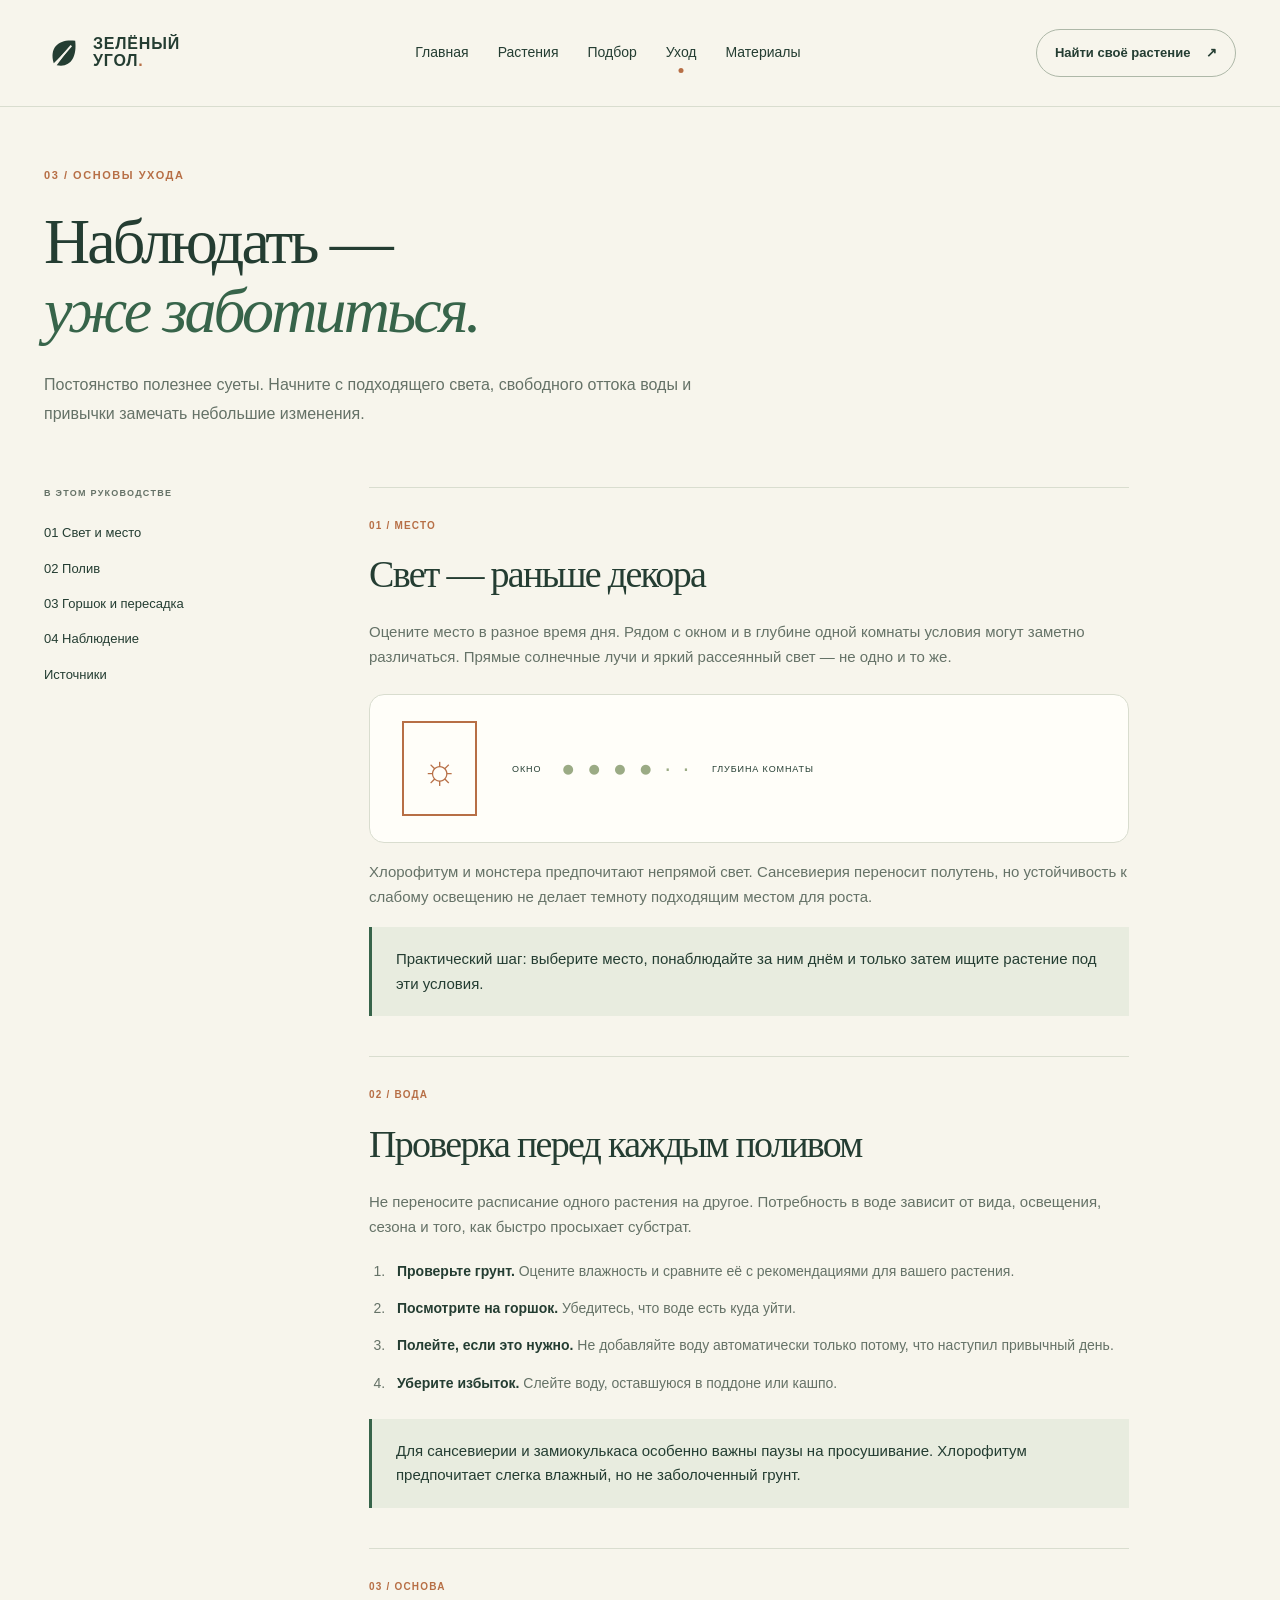
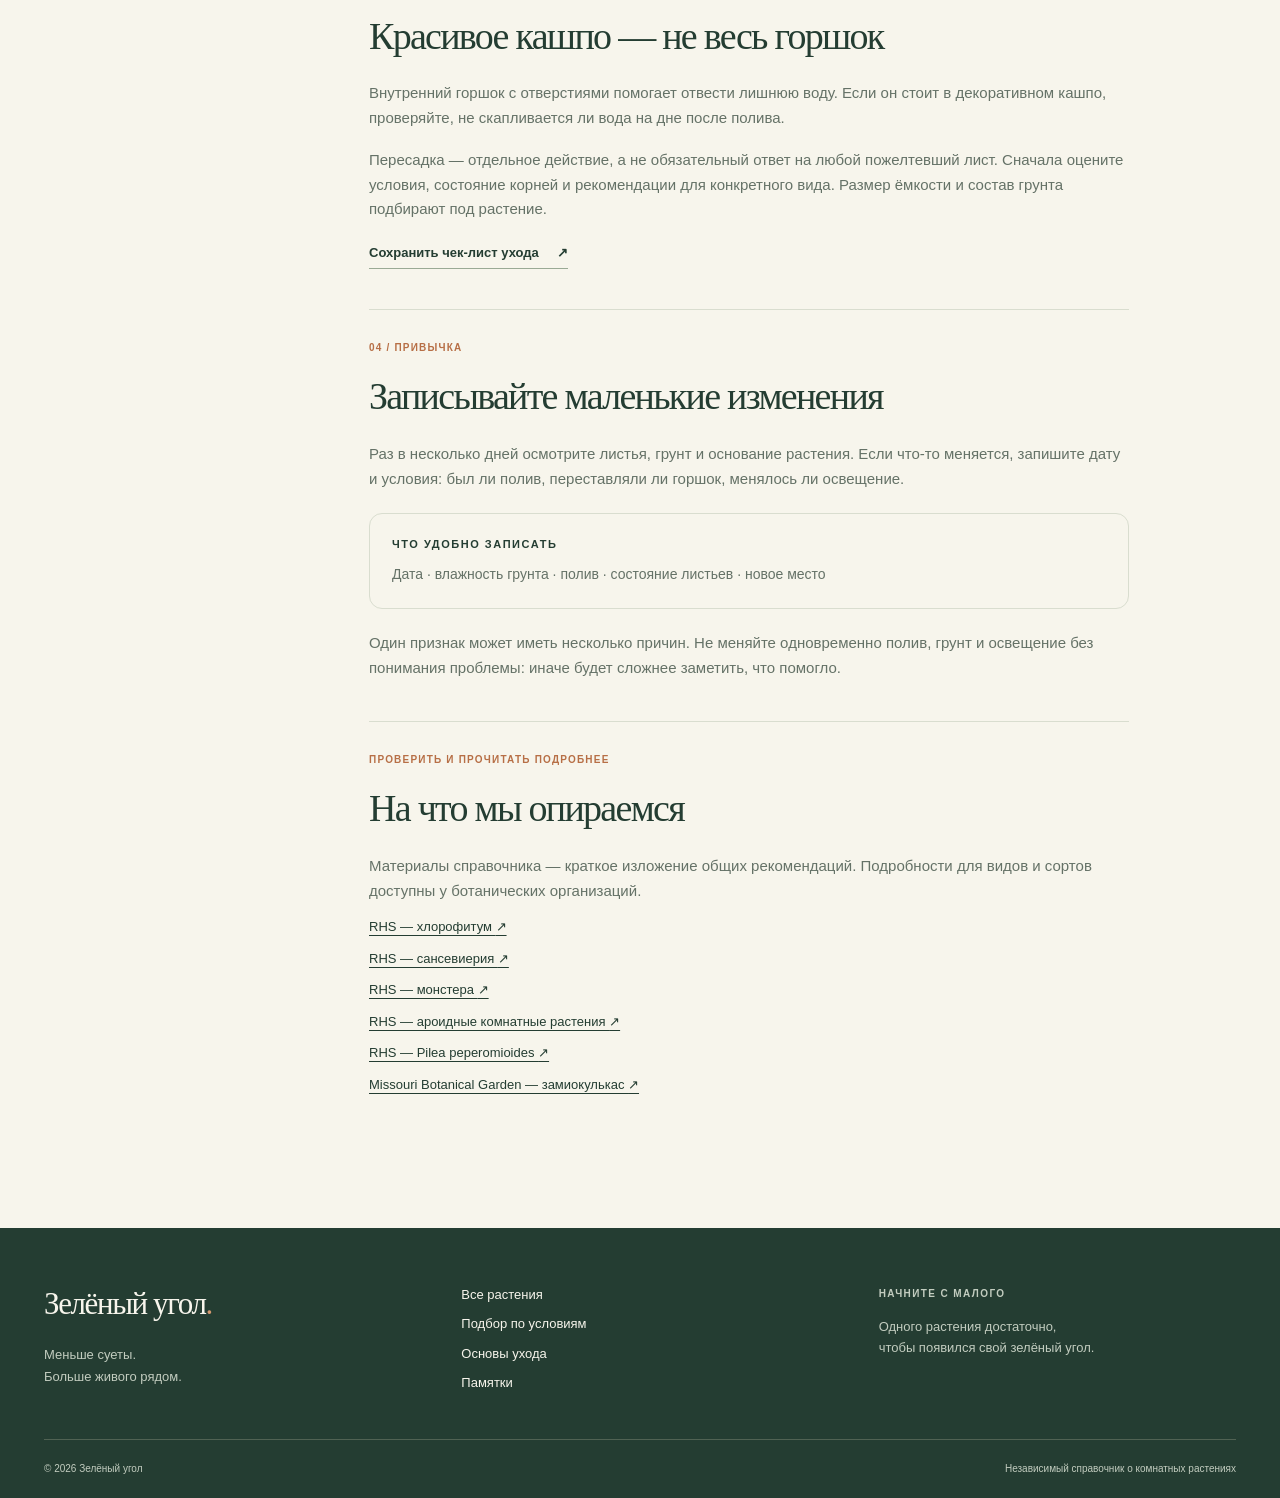
==== care.html @ b801e785 "Create Green Corner plant guide" ====
<!doctype html>
<html lang="ru"><head><meta charset="utf-8"><meta name="viewport" content="width=device-width,initial-scale=1"><meta name="theme-color" content="#243d32"><title>Основы ухода — Зелёный угол</title><meta name="description" content="Как выбрать место для растения, проверить необходимость полива и заметить изменения без сложных схем."><link rel="icon" href="assets/favicon.svg" type="image/svg+xml"><link rel="stylesheet" href="assets/styles.css"><script src="assets/app.js" defer></script></head>
<body><a class="skip-link" href="#main">К содержанию</a><header class="site-header"><div class="shell header-inner"><a class="brand" href="index.html" aria-label="Зелёный угол — главная"><svg viewBox="0 0 40 40" aria-hidden="true"><path d="M10 30C5 13 16 5 32 7c2 17-5 28-19 25L28 12Z" fill="currentColor"/><path d="M8 35 28 12" stroke="#f7f5ec" stroke-width="2"/></svg><span>ЗЕЛЁНЫЙ<br>УГОЛ<span class="brand-dot">.</span></span></a><button class="menu-toggle" type="button" aria-expanded="false" aria-controls="site-nav">Меню <span aria-hidden="true">☰</span></button><nav id="site-nav" class="site-nav" aria-label="Основная навигация"><a href="index.html" >Главная</a><a href="catalog.html" >Растения</a><a href="selector.html" >Подбор</a><a href="care.html" aria-current="page">Уход</a><a href="materials.html" >Материалы</a></nav><a class="header-cta" href="selector.html">Найти своё растение <span aria-hidden="true">↗</span></a></div></header>
<main id="main"><section class="page-intro shell"><div class="eyebrow">03 / ОСНОВЫ УХОДА</div><h1>Наблюдать —<br><em>уже заботиться.</em></h1><p class="lede">Постоянство полезнее суеты. Начните с подходящего света, свободного оттока воды и привычки замечать небольшие изменения.</p></section><section class="shell care-layout"><nav class="care-toc" aria-label="Разделы руководства"><span class="eyebrow">В ЭТОМ РУКОВОДСТВЕ</span><a href="#light">01 Свет и место</a><a href="#water">02 Полив</a><a href="#pot">03 Горшок и пересадка</a><a href="#observe">04 Наблюдение</a><a href="#sources">Источники</a></nav><div class="care-articles"><article id="light"><span class="article-number">01 / МЕСТО</span><h2>Свет — раньше декора</h2><p>Оцените место в разное время дня. Рядом с окном и в глубине одной комнаты условия могут заметно различаться. Прямые солнечные лучи и яркий рассеянный свет — не одно и то же.</p><div class="light-diagram" role="img" aria-label="Схема: у окна больше света, в глубине комнаты его меньше"><div class="window-shape" aria-hidden="true">☼</div><div><span>ОКНО</span><div class="light-dots" aria-hidden="true">● ● ● ● · ·</div><span>ГЛУБИНА КОМНАТЫ</span></div></div><p>Хлорофитум и монстера предпочитают непрямой свет. Сансевиерия переносит полутень, но устойчивость к слабому освещению не делает темноту подходящим местом для роста.</p><p class="article-takeaway">Практический шаг: выберите место, понаблюдайте за ним днём и только затем ищите растение под эти условия.</p></article><article id="water"><span class="article-number">02 / ВОДА</span><h2>Проверка перед каждым поливом</h2><p>Не переносите расписание одного растения на другое. Потребность в воде зависит от вида, освещения, сезона и того, как быстро просыхает субстрат.</p><ol class="care-steps"><li><strong>Проверьте грунт.</strong> Оцените влажность и сравните её с рекомендациями для вашего растения.</li><li><strong>Посмотрите на горшок.</strong> Убедитесь, что воде есть куда уйти.</li><li><strong>Полейте, если это нужно.</strong> Не добавляйте воду автоматически только потому, что наступил привычный день.</li><li><strong>Уберите избыток.</strong> Слейте воду, оставшуюся в поддоне или кашпо.</li></ol><p class="article-takeaway">Для сансевиерии и замиокулькаса особенно важны паузы на просушивание. Хлорофитум предпочитает слегка влажный, но не заболоченный грунт.</p></article><article id="pot"><span class="article-number">03 / ОСНОВА</span><h2>Красивое кашпо — не весь горшок</h2><p>Внутренний горшок с отверстиями помогает отвести лишнюю воду. Если он стоит в декоративном кашпо, проверяйте, не скапливается ли вода на дне после полива.</p><p>Пересадка — отдельное действие, а не обязательный ответ на любой пожелтевший лист. Сначала оцените условия, состояние корней и рекомендации для конкретного вида. Размер ёмкости и состав грунта подбирают под растение.</p><a class="text-link" href="materials.html">Сохранить чек-лист ухода <span aria-hidden="true">↗</span></a></article><article id="observe"><span class="article-number">04 / ПРИВЫЧКА</span><h2>Записывайте маленькие изменения</h2><p>Раз в несколько дней осмотрите листья, грунт и основание растения. Если что-то меняется, запишите дату и условия: был ли полив, переставляли ли горшок, менялось ли освещение.</p><div class="observation-card"><span class="eyebrow">ЧТО УДОБНО ЗАПИСАТЬ</span><p>Дата · влажность грунта · полив · состояние листьев · новое место</p></div><p>Один признак может иметь несколько причин. Не меняйте одновременно полив, грунт и освещение без понимания проблемы: иначе будет сложнее заметить, что помогло.</p></article><article id="sources" class="sources-block"><span class="article-number">ПРОВЕРИТЬ И ПРОЧИТАТЬ ПОДРОБНЕЕ</span><h2>На что мы опираемся</h2><p>Материалы справочника — краткое изложение общих рекомендаций. Подробности для видов и сортов доступны у ботанических организаций.</p><ul><li><a href="https://www.rhs.org.uk/plants/spider-plants/growing-guide" target="_blank" rel="noopener noreferrer">RHS — хлорофитум <span aria-hidden="true">↗</span></a></li><li><a href="https://www.rhs.org.uk/plants/sansevieria/growing-guide" target="_blank" rel="noopener noreferrer">RHS — сансевиерия <span aria-hidden="true">↗</span></a></li><li><a href="https://www.rhs.org.uk/plants/swiss-cheese-plants" target="_blank" rel="noopener noreferrer">RHS — монстера <span aria-hidden="true">↗</span></a></li><li><a href="https://www.rhs.org.uk/plants/types/houseplants/monsteras-and-more" target="_blank" rel="noopener noreferrer">RHS — ароидные комнатные растения <span aria-hidden="true">↗</span></a></li><li><a href="https://www.rhs.org.uk/plants/13015/pilea-peperomioides/details" target="_blank" rel="noopener noreferrer">RHS — Pilea peperomioides <span aria-hidden="true">↗</span></a></li><li><a href="https://www.missouribotanicalgarden.org/PlantFinder/PlantFinderDetails.aspx?isprofile=0&pt=8&taxonid=276468" target="_blank" rel="noopener noreferrer">Missouri Botanical Garden — замиокулькас <span aria-hidden="true">↗</span></a></li></ul></article></div></section></main><footer class="site-footer"><div class="shell footer-top"><div><a class="footer-brand" href="index.html">Зелёный угол<span>.</span></a><p>Меньше суеты.<br>Больше живого рядом.</p></div><div class="footer-links"><a href="catalog.html">Все растения</a><a href="selector.html">Подбор по условиям</a><a href="care.html">Основы ухода</a><a href="materials.html">Памятки</a></div><div class="footer-note"><span class="eyebrow">НАЧНИТЕ С МАЛОГО</span><p>Одного растения достаточно,<br>чтобы появился свой зелёный угол.</p></div></div><div class="shell footer-bottom"><span>© 2026 Зелёный угол</span><span>Независимый справочник о комнатных растениях</span></div></footer></body></html>
---- assets/styles.css ----
:root{--paper:#f7f5ec;--ink:#243d32;--green:#37644a;--muted:#657267;--line:#d9ddcf;--sage:#e8ecdf;--sand:#eee2cf;--orange:#b76f46;--white:#fffef9;--radius:22px}*{box-sizing:border-box}html{scroll-behavior:smooth;scroll-padding-top:110px}body{margin:0;background:var(--paper);color:var(--ink);font-family:"Segoe UI",Arial,sans-serif;font-size:16px;line-height:1.65}a{color:inherit;text-decoration:none}button,input{font:inherit}button,a,input,summary{-webkit-tap-highlight-color:transparent}a:focus-visible,button:focus-visible,summary:focus-visible,input:focus-visible{outline:3px solid var(--orange);outline-offset:5px}button{cursor:pointer}button:disabled{cursor:default}h1,h2,h3,p{margin:0}h1,h2,h3{font-weight:400}h1,h2,h3,.footer-brand{font-family:Georgia,"Times New Roman",serif;letter-spacing:-.045em}h1{font-size:clamp(46px,5.6vw,84px);line-height:1.09}h2{font-size:clamp(31px,3vw,44px);line-height:1.18}h3{font-size:30px;line-height:1.2}em{font-weight:400;color:var(--green)}p{color:var(--muted)}.shell{width:min(1240px,calc(100% - 88px));margin-inline:auto}.eyebrow{font-size:11px;line-height:1.5;font-weight:700;letter-spacing:.14em;display:block}.lede{font-size:18px;line-height:1.8;max-width:650px}.site-header{background:var(--paper);border-bottom:1px solid var(--line)}.header-inner{min-height:106px;display:flex;align-items:center;gap:40px;justify-content:space-between}.brand{display:flex;align-items:center;gap:10px;line-height:1.04;font-weight:800;font-size:16px;letter-spacing:.05em;flex-shrink:0}.brand svg{width:39px;height:39px}.brand-dot{color:var(--orange)}.site-nav{display:flex;align-items:center;gap:29px;font-size:14px}.site-nav a{padding:10px 0;position:relative}.site-nav a[aria-current=page]:after{content:"";position:absolute;width:5px;height:5px;border-radius:50%;background:var(--orange);bottom:2px;left:50%;transform:translateX(-50%)}.site-nav a:hover{color:var(--orange)}.header-cta{font-size:13px;font-weight:600;padding:12px 18px;border:1px solid #aeb8a8;border-radius:100px;white-space:nowrap}.header-cta span{margin-left:12px}.header-cta:hover{background:var(--sage)}.menu-toggle{display:none}.skip-link{position:absolute;left:24px;top:-70px;z-index:20;background:var(--ink);color:white;padding:12px 20px;border-radius:8px}.skip-link:focus{top:10px}.hero{display:grid;grid-template-columns:1.05fr 1fr;align-items:center;gap:20px;padding-block:57px 65px}.hero-copy{padding-block:20px}.hero .eyebrow{display:flex;align-items:center;gap:10px;margin-bottom:27px}.small-sun{font-size:25px;color:var(--orange);font-weight:400}.hero h1{margin-bottom:26px}.hero .lede{font-size:17px}.button-row{display:flex;gap:12px;flex-wrap:wrap;align-items:center}.hero .button-row{margin-top:32px}.button{display:inline-flex;align-items:center;justify-content:center;gap:25px;min-height:52px;padding:13px 23px;background:var(--ink);color:#fffef7;border:1px solid var(--ink);border-radius:100px;font-size:14px;font-weight:600;line-height:1.5;transition:background .18s,transform .18s;max-width:100%}.button:hover{background:#365c46;transform:translateY(-2px)}.button-secondary{color:var(--ink);background:transparent;border-color:#b9c2b0}.button-secondary:hover{background:var(--sage)}.hero-footnote{font-size:12px;margin-top:23px}.hero-footnote span{color:var(--orange);font-size:20px;margin-right:8px}.hero-art{position:relative;min-width:0;background:#edf0e3;border-radius:190px 190px 22px 22px;overflow:hidden;align-self:stretch;min-height:535px}.hero-art>svg{display:block;width:100%;height:100%;max-height:590px;position:absolute;bottom:0}.art-label{position:absolute;top:37px;left:38px;z-index:1;font-size:10px;line-height:1.55;letter-spacing:.12em}.art-note{position:absolute;bottom:22px;left:20px;display:flex;align-items:center;gap:12px;padding:13px 17px;background:var(--white);border:1px solid var(--line);border-radius:13px;box-shadow:0 8px 25px #243d3208}.art-note strong{display:block;font-size:12px;font-weight:600}.art-note div>span{display:block;font-size:11px;color:var(--muted);margin-top:2px}.note-icon{font-size:28px;color:var(--orange)}.vertical-label{position:absolute;right:16px;top:50%;writing-mode:vertical-rl;font-size:9px;letter-spacing:.18em}.steps-strip{display:grid;grid-template-columns:repeat(3,1fr);border-block:1px solid var(--line);padding:23px 0;gap:25px;font-size:13px}.steps-strip>div{display:flex;gap:15px;align-items:center}.steps-strip span{font:italic 22px Georgia,serif;color:var(--orange)}.section{padding-block:78px}.section-heading{display:flex;justify-content:space-between;align-items:end;gap:30px;margin-bottom:34px}.section-heading .eyebrow{margin-bottom:13px}.text-link{display:inline-flex;gap:18px;align-items:center;font-size:13px;font-weight:600;border-bottom:1px solid #9aaa95;padding-bottom:4px;width:fit-content}.text-link:hover{color:var(--orange);border-color:var(--orange)}.featured-grid{display:grid;grid-template-columns:1fr 1fr;gap:28px}.feature-plant{display:grid;grid-template-columns:.95fr 1fr;gap:26px;align-items:center}.feature-picture{border-radius:var(--radius);background:var(--sage);overflow:hidden;min-width:0}.feature-picture.sand{background:var(--sand)}.plant-art{display:block;width:100%;height:auto}.feature-plant .plant-art{transition:transform .3s}.feature-plant:hover .plant-art{transform:translateY(-5px)}.feature-plant .eyebrow{font-size:9px;margin-bottom:12px}.feature-plant h3{margin-bottom:12px}.feature-plant p{font-size:13px;line-height:1.8;margin-bottom:17px}.care-banner{background:var(--sage);border-block:1px solid var(--line)}.banner-inner{display:flex;align-items:center;gap:48px;padding-block:48px}.banner-number{font-size:110px;line-height:1;color:var(--orange);font-family:Georgia,serif}.banner-inner h2{margin-block:12px 15px}.banner-inner p{font-size:14px}.banner-inner>.button{margin-left:auto;flex-shrink:0}.closing{display:grid;grid-template-columns:1fr 1fr;gap:100px}.closing .eyebrow{margin-bottom:15px}.closing p{margin-bottom:24px;max-width:420px}.site-footer{background:var(--ink);color:var(--paper);padding-top:50px}.footer-top{display:grid;grid-template-columns:1fr 1fr 1fr;gap:60px;padding-bottom:45px}.footer-brand{font-size:31px}.footer-brand span{color:#d4986f}.site-footer p{color:#c2ccbf;font-size:13px;margin-top:15px}.footer-links{display:grid;align-content:start;gap:8px;font-size:13px;padding-top:6px}.footer-links a:hover{text-decoration:underline}.footer-note{padding-top:8px}.footer-note .eyebrow{font-size:10px;color:#c2ccbf}.footer-bottom{display:flex;justify-content:space-between;gap:20px;border-top:1px solid #506253;padding-block:21px;font-size:10px;color:#c2ccbf}.page-intro{padding-block:60px 48px}.page-intro .eyebrow{color:var(--orange);margin-bottom:23px}.page-intro h1{font-size:clamp(44px,5vw,70px);margin-bottom:25px}.page-intro .lede{font-size:16px;max-width:680px}.catalog-section{padding-bottom:28px}.catalog-toolbar{display:flex;gap:20px;justify-content:space-between;align-items:center;border-top:1px solid var(--line);padding-block:19px 30px}.catalog-toolbar p{font-size:12px}.plant-grid{display:grid;grid-template-columns:repeat(3,1fr);gap:28px}.plant-card{background:var(--white);border:1px solid var(--line);border-radius:var(--radius);overflow:hidden;scroll-margin-top:30px}.plant-picture{position:relative;background:#e9eddf}.tone-1{background:#ece3d3}.tone-2{background:#e2e9e0}.plant-picture>.plant-art{height:275px;padding:15px 28px 33px}.plant-index{position:absolute;left:22px;top:16px;font:italic 18px Georgia,serif;color:#6b7867}.plant-picture-tag{display:block;position:absolute;bottom:15px;left:22px;right:15px;font-size:10px}.plant-card-body{padding:25px 25px 15px}.latin{font-size:10px;letter-spacing:.02em;margin-bottom:5px;font-style:italic}.plant-card h2{font-size:30px;margin-bottom:16px}.plant-card-body>p:not(.latin){font-size:13px;min-height:115px}.plant-facts{margin:22px 0 0;font-size:11px}.plant-facts>div{display:grid;grid-template-columns:48px 1fr;gap:12px;border-top:1px solid var(--line);padding-block:10px}.plant-facts dt{color:var(--muted)}.plant-facts dd{margin:0}.plant-card details{border-top:1px solid var(--line);margin-top:0;padding-top:12px}.plant-card summary{display:flex;justify-content:space-between;gap:10px;cursor:pointer;font-size:11px;font-weight:600;list-style:none;padding-block:3px}.plant-card summary::-webkit-details-marker{display:none}.plant-card details[open] summary>span{transform:rotate(45deg)}.plant-card details p{margin-block:15px;font-size:12px}.source-link{font-size:10px;text-decoration:underline;text-underline-offset:4px}.mini-cta{display:flex;justify-content:space-between;align-items:center;border-top:1px solid var(--line);gap:30px}.mini-cta .eyebrow{color:var(--orange);margin-bottom:12px}.mini-cta p{font-size:14px;margin-top:12px}.selector-layout{display:grid;grid-template-columns:320px 1fr;gap:90px;padding-bottom:80px}.selector-aside{align-self:start;background:var(--sage);border-radius:var(--radius);padding:25px 28px 32px}.aside-art{margin-inline:20px}.selector-aside h2{font-size:30px;margin-top:10px}.selector-aside p{font-size:13px;margin-block:18px}.selector-aside .text-link{font-size:11px}.quiz fieldset{border:0;border-top:1px solid var(--line);margin:0 0 32px;padding:23px 0 0;min-width:0}.quiz legend{font-size:18px;font-weight:600;padding:0 0 14px;line-height:1.5;float:left;width:100%}.quiz legend+*{clear:both}.quiz legend>span{font:italic 20px Georgia,serif;color:var(--orange);margin-right:12px}.choice{display:flex;gap:14px;align-items:center;border:1px solid var(--line);background:var(--white);border-radius:12px;padding:16px 19px;margin-top:10px;cursor:pointer}.choice:has(input:checked){background:#e6eddf;border-color:var(--green)}.choice:hover{border-color:#8a9b81}.choice input{accent-color:var(--green);width:17px;height:17px;margin:0;flex-shrink:0}.choice strong{font-size:13px;display:block;font-weight:600}.choice small{color:var(--muted);font-size:11px;display:block;margin-top:3px}.form-note{font-size:11px;margin-top:14px}.plant-result{background:var(--white);border:1px solid var(--line);border-radius:var(--radius);padding:35px;scroll-margin-top:30px}.plant-result h2{margin-block:13px 18px;font-size:43px}.plant-result>p{font-size:14px}.plant-result .plant-art{max-width:280px;margin:auto}.result-note{font-size:12px!important;border-top:1px solid var(--line);padding-top:20px;margin-bottom:25px}.plant-result .button-row{gap:10px}.plant-result .button{font-size:12px;padding-inline:18px;gap:15px}.care-layout{display:grid;grid-template-columns:245px 1fr;gap:80px;padding-block:10px 80px}.care-toc{display:grid;align-content:start;gap:14px;font-size:13px;position:sticky;top:25px;align-self:start}.care-toc .eyebrow{font-size:9px;margin-bottom:8px;color:var(--muted)}.care-toc a:hover{color:var(--orange)}.care-articles{max-width:760px}.care-articles article{border-top:1px solid var(--line);padding-block:30px 40px;scroll-margin-top:25px}.article-number{font-size:10px;font-weight:700;letter-spacing:.12em;color:var(--orange);display:block;margin-bottom:18px}.care-articles h2{font-size:38px;margin-bottom:23px}.care-articles p{margin-top:17px;font-size:15px}.article-takeaway{background:var(--sage);border-left:3px solid var(--green);padding:20px 24px;color:var(--ink)}.light-diagram{display:flex;gap:35px;align-items:center;background:var(--white);border:1px solid var(--line);padding:26px 32px;margin-top:25px;border-radius:15px}.window-shape{border:2px solid var(--orange);width:75px;height:95px;font-size:40px;display:grid;place-content:center;color:var(--orange);flex-shrink:0}.light-diagram>div:last-child{display:flex;align-items:center;gap:20px;flex-wrap:wrap}.light-diagram span{font-size:9px;letter-spacing:.1em}.light-dots{color:#9bab85;font-size:23px;letter-spacing:.12em}.care-steps{padding-left:20px;color:var(--muted);font-size:14px}.care-steps li{padding:7px 0 7px 8px}.care-steps strong{color:var(--ink);font-weight:600}.care-articles .text-link{margin-top:20px}.observation-card{border:1px solid var(--line);padding:22px;border-radius:13px;margin-block:22px}.observation-card p{margin-top:10px;font-size:14px}.sources-block ul{list-style:none;padding:0;font-size:13px}.sources-block li{margin-top:10px;text-decoration:underline;text-underline-offset:4px}.downloads-section{border-top:1px solid var(--line)}.download-card{display:grid;grid-template-columns:1fr 1.15fr;gap:90px;padding:55px 55px 65px;align-items:center}.download-card+.download-card{border-top:1px solid var(--line)}.paper-preview{max-width:330px;width:100%;min-height:360px;padding:30px 30px 35px;background:#e1e8d6;box-shadow:8px 10px 0 #dee0d380;transform:rotate(-3deg);position:relative;justify-self:center}.paper-preview>span:first-child{display:block;font-size:9px;letter-spacing:.12em}.paper-preview h2{font-size:48px;margin-top:35px;line-height:1.05}.paper-preview p{font-size:12px;margin-top:25px;line-height:2.3;color:var(--ink)}.paper-leaf{position:absolute;right:24px;bottom:22px;color:var(--orange);font-size:38px}.paper-preview.passport{background:#ecdfcc;transform:rotate(3deg)}.download-copy .eyebrow{color:var(--orange);margin-bottom:18px}.download-copy h2{font-size:40px;margin-bottom:22px}.download-copy>p{font-size:15px;max-width:430px}.file-meta{display:block;font-size:10px;margin-block:23px;color:var(--muted)}.reverse .paper-preview{grid-column:2;grid-row:1}.reverse .download-copy{grid-column:1;grid-row:1}[hidden]{display:none!important}
.hero-art .art-label{left:50%;top:25px;transform:translateX(-50%);text-align:center;white-space:nowrap}
@media(min-width:1500px){.hero{padding-block:75px}.hero-art{min-height:580px}}
@media(max-width:1100px){.shell{width:calc(100% - 56px)}.header-inner{gap:20px}.site-nav{gap:20px}.header-cta{display:none}.hero{gap:30px}.hero-art{min-height:480px}.hero h1{font-size:68px}.hero .button{font-size:12px;gap:12px;padding-inline:18px}.featured-grid{gap:35px}.feature-plant{grid-template-columns:1fr;gap:20px}.feature-picture .plant-art{height:260px}.plant-grid{grid-template-columns:repeat(2,1fr)}.plant-card-body>p:not(.latin){min-height:85px}.selector-layout{grid-template-columns:260px 1fr;gap:45px}.care-layout{grid-template-columns:190px 1fr;gap:45px}.download-card{gap:55px;padding-inline:20px}.closing{gap:50px}.banner-inner{gap:30px}.banner-number{font-size:80px}.banner-inner p br{display:none}}
@media(max-width:760px){html{scroll-padding-top:25px}.shell{width:calc(100% - 40px)}.header-inner{min-height:83px;flex-wrap:wrap;gap:0;position:relative}.brand{font-size:13px}.brand svg{width:32px;height:32px}.menu-toggle{display:flex;gap:14px;align-items:center;font-size:12px;border:1px solid #b7c2af;border-radius:50px;background:transparent;color:var(--ink);padding:8px 15px}.site-nav{display:none;width:100%;padding:10px 0 22px;gap:0;justify-content:space-between;border-top:1px solid var(--line);margin-top:13px;flex-wrap:wrap;font-size:12px}.site-nav.is-open{display:flex}.site-nav a{padding:12px 8px}.hero{grid-template-columns:1fr;padding-block:35px 35px;gap:30px}.hero-copy{padding-block:0}.hero .eyebrow{font-size:9px;letter-spacing:.1em;margin-bottom:20px}.hero h1{font-size:clamp(52px,11vw,70px);margin-bottom:20px}.hero .lede{font-size:15px}.desktop-only{display:none}.hero .button-row{margin-top:24px}.hero .button{font-size:12px;min-height:48px}.hero-footnote{font-size:10px;margin-top:17px}.hero-art{min-height:390px;border-radius:140px 140px 18px 18px;max-width:510px;width:100%;justify-self:center}.art-label{top:25px;left:27px;font-size:8px}.art-note{bottom:16px;left:14px;padding:10px 13px;gap:10px}.art-note strong{font-size:10px}.art-note div>span{font-size:9px}.note-icon{font-size:24px}.vertical-label{font-size:7px;right:13px}.steps-strip{grid-template-columns:1fr;gap:10px;padding-block:20px;font-size:12px}.steps-strip span{font-size:20px}.section{padding-block:46px}.section-heading{align-items:start;flex-direction:column;gap:18px;margin-bottom:26px}.section-heading .eyebrow{font-size:9px}h2{font-size:33px}.featured-grid{grid-template-columns:1fr;gap:30px}.feature-plant{grid-template-columns:.9fr 1fr;gap:20px}.feature-picture .plant-art{height:auto}.feature-plant .eyebrow{font-size:8px;margin-bottom:8px;letter-spacing:.1em}.feature-plant h3{font-size:27px}.feature-plant p{font-size:12px;margin-bottom:12px}.feature-plant .text-link{font-size:11px}.banner-inner{padding-block:32px;display:grid;grid-template-columns:40px 1fr;gap:10px 20px}.banner-number{font-size:50px;align-self:start;margin-top:25px}.banner-inner .eyebrow{font-size:9px}.banner-inner h2{font-size:35px}.banner-inner p{font-size:13px}.banner-inner>.button{grid-column:2;margin-left:0;justify-self:start;margin-top:10px;font-size:12px}.closing{grid-template-columns:1fr;gap:23px}.closing .eyebrow{font-size:9px}.closing p{font-size:14px}.footer-top{grid-template-columns:1fr 1fr;gap:25px;padding-bottom:30px}.footer-note{grid-column:1 / -1;border-top:1px solid #506253;padding-top:22px}.footer-brand{font-size:29px}.site-footer p{font-size:12px}.footer-links{font-size:12px}.footer-bottom{flex-direction:column;gap:6px;font-size:9px}.page-intro{padding-block:38px 35px}.page-intro .eyebrow{font-size:9px;margin-bottom:18px}.page-intro h1{font-size:45px}.page-intro .lede{font-size:14px}.catalog-toolbar{align-items:start;flex-direction:column;gap:13px;padding-block:16px 23px}.catalog-toolbar .text-link{font-size:11px}.plant-grid{grid-template-columns:1fr;gap:23px}.plant-picture>.plant-art{height:270px}.plant-card-body{padding:23px}.plant-card-body>p:not(.latin){min-height:0;font-size:14px}.plant-facts{font-size:12px}.plant-card summary{font-size:12px}.plant-card details p{font-size:13px}.mini-cta{align-items:start;flex-direction:column;gap:23px}.mini-cta .eyebrow{font-size:9px}.selector-layout{grid-template-columns:1fr;gap:30px;padding-bottom:45px}.selector-aside{display:grid;grid-template-columns:90px 1fr;padding:22px;gap:0 20px}.aside-art{grid-row:1 / 4;margin:0;align-self:center}.selector-aside h2{font-size:25px;margin:0}.selector-aside p{font-size:11px;margin-block:10px}.selector-aside .text-link{font-size:10px;grid-column:2}.quiz legend{font-size:16px}.choice{padding:14px}.choice strong{font-size:12px}.choice small{font-size:10px}.plant-result{padding:25px}.plant-result h2{font-size:37px}.plant-result .button-row{align-items:stretch;flex-direction:column}.care-layout{grid-template-columns:1fr;gap:20px;padding-bottom:35px}.care-toc{position:static;border-top:1px solid var(--line);padding-top:20px;grid-template-columns:1fr 1fr;font-size:11px;gap:10px}.care-toc .eyebrow{grid-column:1 / -1}.care-articles h2{font-size:33px}.care-articles p{font-size:14px}.care-articles article{padding-block:25px 30px}.light-diagram{padding:20px;gap:20px}.window-shape{width:50px;height:75px;font-size:28px}.light-diagram>div:last-child{gap:5px;flex-direction:column;align-items:start}.light-dots{font-size:20px}.article-takeaway{padding:18px}.care-steps{font-size:13px}.download-card{grid-template-columns:1fr;gap:35px;padding:35px 0 40px}.paper-preview{max-width:265px;min-height:310px;padding:24px}.paper-preview h2{font-size:43px;margin-top:28px}.paper-preview p{font-size:10px}.download-copy h2{font-size:34px}.download-copy>p{font-size:14px}.reverse .paper-preview,.reverse .download-copy{grid-column:auto;grid-row:auto}.download-copy .eyebrow{font-size:9px}}
@media(prefers-reduced-motion:reduce){html{scroll-behavior:auto}*,*:before,*:after{transition:none!important;animation:none!important}}
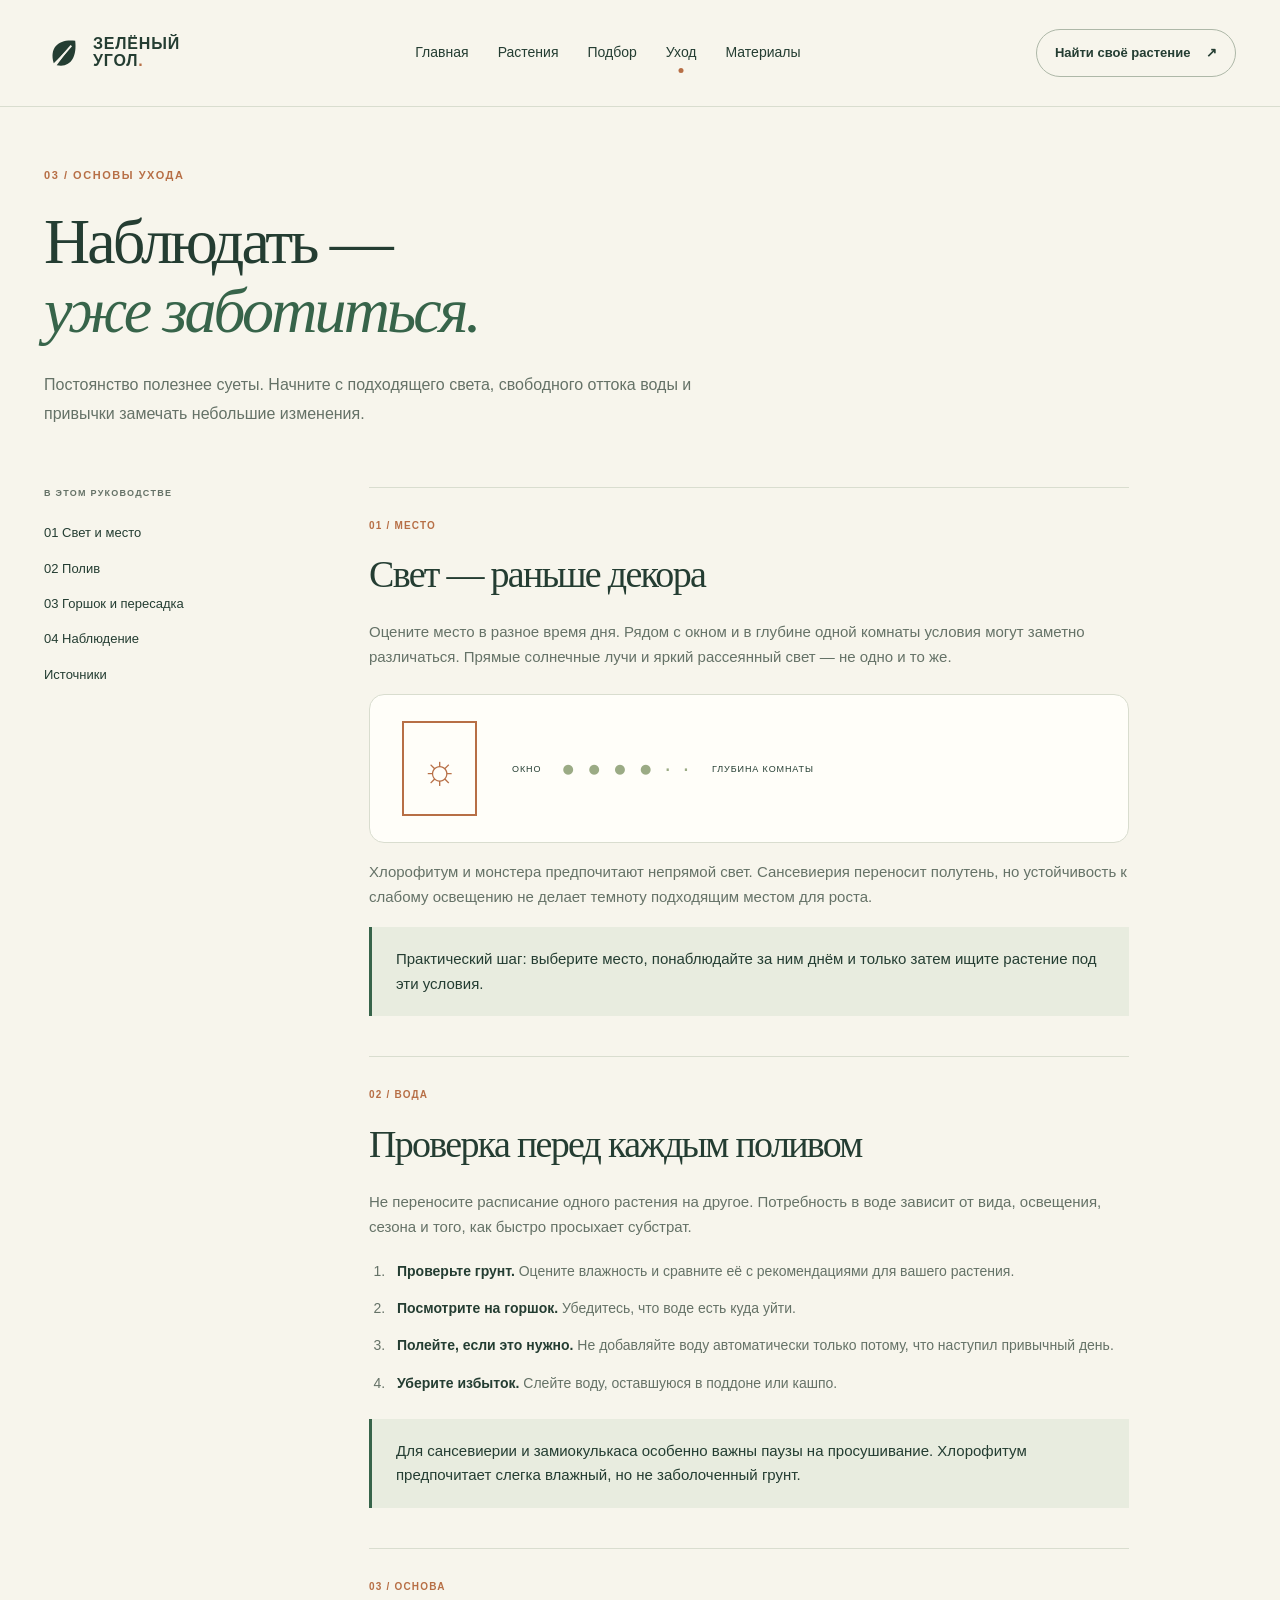
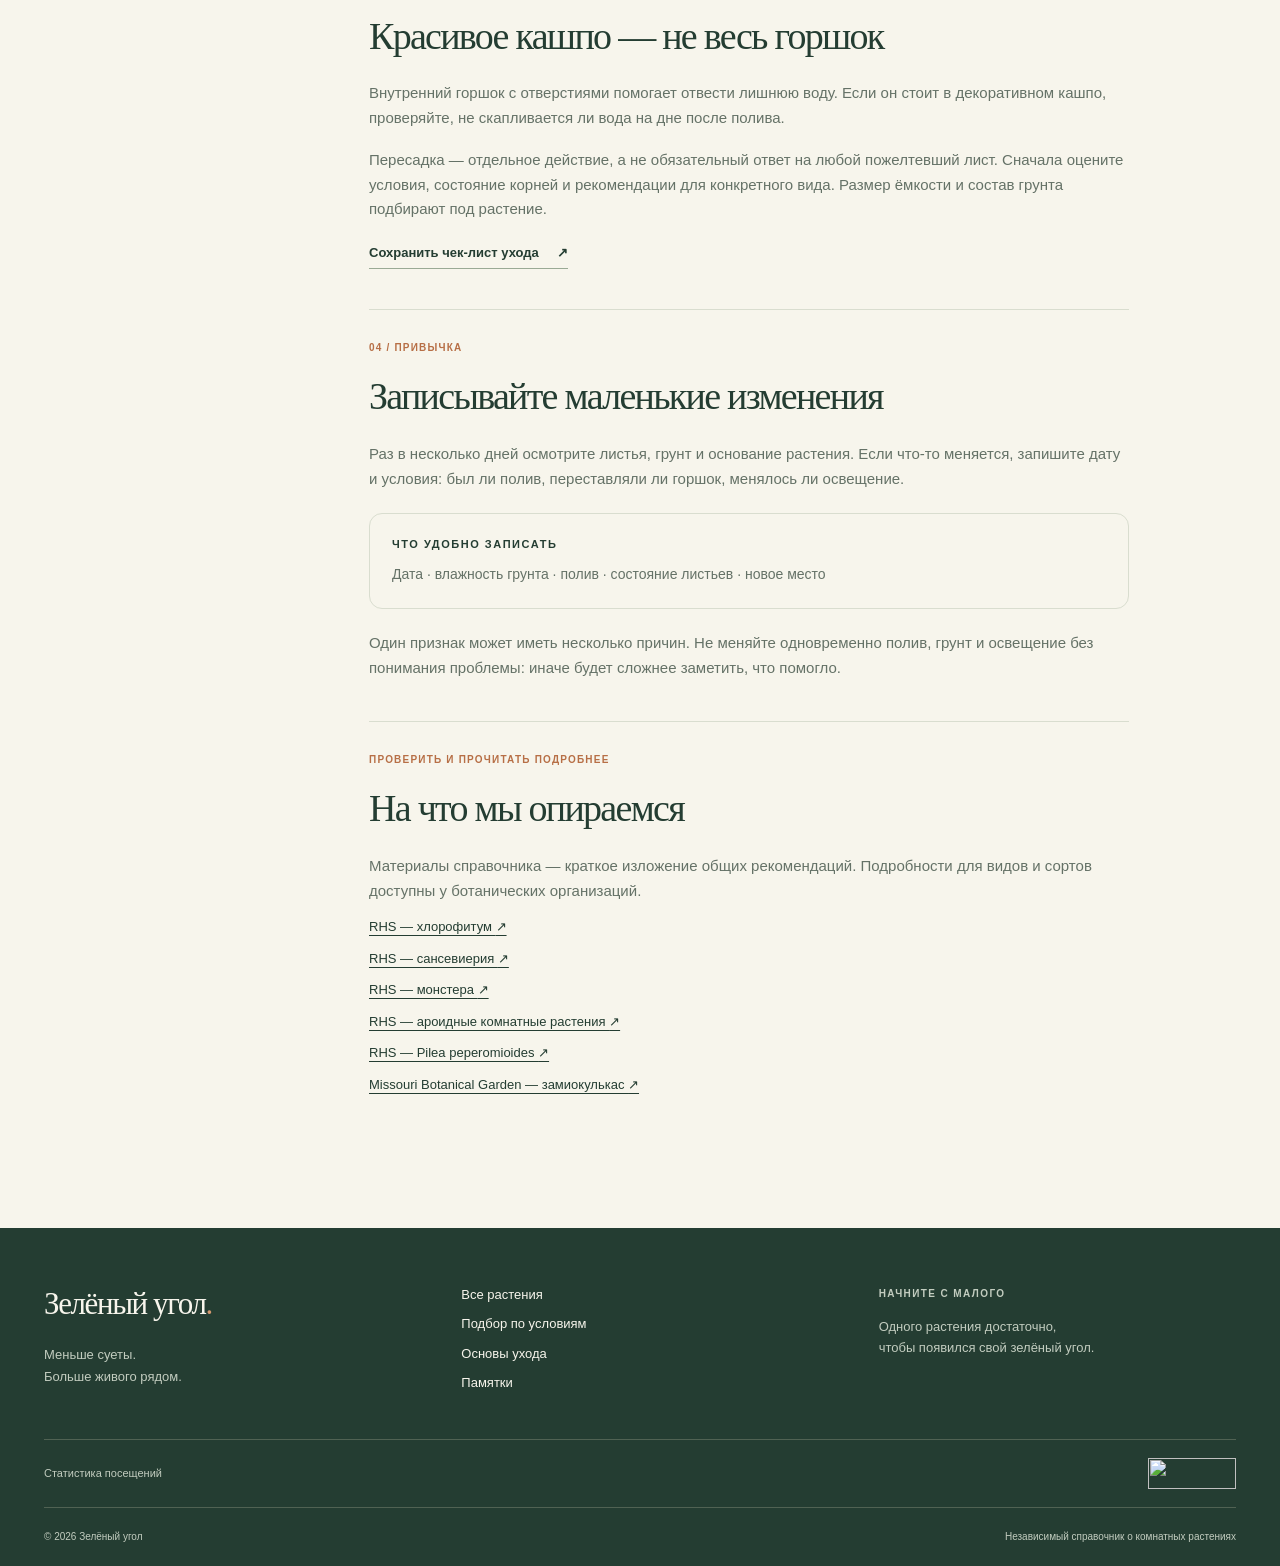
==== commit dec31b56: "Add visible LiveInternet counter to all pages" ====
--- a/care.html
+++ b/care.html
@@ -1,4 +1,13 @@
 <!doctype html>
 <html lang="ru"><head><meta charset="utf-8"><meta name="viewport" content="width=device-width,initial-scale=1"><meta name="theme-color" content="#243d32"><title>Основы ухода — Зелёный угол</title><meta name="description" content="Как выбрать место для растения, проверить необходимость полива и заметить изменения без сложных схем."><link rel="icon" href="assets/favicon.svg" type="image/svg+xml"><link rel="stylesheet" href="assets/styles.css"><script src="assets/app.js" defer></script></head>
 <body><a class="skip-link" href="#main">К содержанию</a><header class="site-header"><div class="shell header-inner"><a class="brand" href="index.html" aria-label="Зелёный угол — главная"><svg viewBox="0 0 40 40" aria-hidden="true"><path d="M10 30C5 13 16 5 32 7c2 17-5 28-19 25L28 12Z" fill="currentColor"/><path d="M8 35 28 12" stroke="#f7f5ec" stroke-width="2"/></svg><span>ЗЕЛЁНЫЙ<br>УГОЛ<span class="brand-dot">.</span></span></a><button class="menu-toggle" type="button" aria-expanded="false" aria-controls="site-nav">Меню <span aria-hidden="true">☰</span></button><nav id="site-nav" class="site-nav" aria-label="Основная навигация"><a href="index.html" >Главная</a><a href="catalog.html" >Растения</a><a href="selector.html" >Подбор</a><a href="care.html" aria-current="page">Уход</a><a href="materials.html" >Материалы</a></nav><a class="header-cta" href="selector.html">Найти своё растение <span aria-hidden="true">↗</span></a></div></header>
-<main id="main"><section class="page-intro shell"><div class="eyebrow">03 / ОСНОВЫ УХОДА</div><h1>Наблюдать —<br><em>уже заботиться.</em></h1><p class="lede">Постоянство полезнее суеты. Начните с подходящего света, свободного оттока воды и привычки замечать небольшие изменения.</p></section><section class="shell care-layout"><nav class="care-toc" aria-label="Разделы руководства"><span class="eyebrow">В ЭТОМ РУКОВОДСТВЕ</span><a href="#light">01 Свет и место</a><a href="#water">02 Полив</a><a href="#pot">03 Горшок и пересадка</a><a href="#observe">04 Наблюдение</a><a href="#sources">Источники</a></nav><div class="care-articles"><article id="light"><span class="article-number">01 / МЕСТО</span><h2>Свет — раньше декора</h2><p>Оцените место в разное время дня. Рядом с окном и в глубине одной комнаты условия могут заметно различаться. Прямые солнечные лучи и яркий рассеянный свет — не одно и то же.</p><div class="light-diagram" role="img" aria-label="Схема: у окна больше света, в глубине комнаты его меньше"><div class="window-shape" aria-hidden="true">☼</div><div><span>ОКНО</span><div class="light-dots" aria-hidden="true">● ● ● ● · ·</div><span>ГЛУБИНА КОМНАТЫ</span></div></div><p>Хлорофитум и монстера предпочитают непрямой свет. Сансевиерия переносит полутень, но устойчивость к слабому освещению не делает темноту подходящим местом для роста.</p><p class="article-takeaway">Практический шаг: выберите место, понаблюдайте за ним днём и только затем ищите растение под эти условия.</p></article><article id="water"><span class="article-number">02 / ВОДА</span><h2>Проверка перед каждым поливом</h2><p>Не переносите расписание одного растения на другое. Потребность в воде зависит от вида, освещения, сезона и того, как быстро просыхает субстрат.</p><ol class="care-steps"><li><strong>Проверьте грунт.</strong> Оцените влажность и сравните её с рекомендациями для вашего растения.</li><li><strong>Посмотрите на горшок.</strong> Убедитесь, что воде есть куда уйти.</li><li><strong>Полейте, если это нужно.</strong> Не добавляйте воду автоматически только потому, что наступил привычный день.</li><li><strong>Уберите избыток.</strong> Слейте воду, оставшуюся в поддоне или кашпо.</li></ol><p class="article-takeaway">Для сансевиерии и замиокулькаса особенно важны паузы на просушивание. Хлорофитум предпочитает слегка влажный, но не заболоченный грунт.</p></article><article id="pot"><span class="article-number">03 / ОСНОВА</span><h2>Красивое кашпо — не весь горшок</h2><p>Внутренний горшок с отверстиями помогает отвести лишнюю воду. Если он стоит в декоративном кашпо, проверяйте, не скапливается ли вода на дне после полива.</p><p>Пересадка — отдельное действие, а не обязательный ответ на любой пожелтевший лист. Сначала оцените условия, состояние корней и рекомендации для конкретного вида. Размер ёмкости и состав грунта подбирают под растение.</p><a class="text-link" href="materials.html">Сохранить чек-лист ухода <span aria-hidden="true">↗</span></a></article><article id="observe"><span class="article-number">04 / ПРИВЫЧКА</span><h2>Записывайте маленькие изменения</h2><p>Раз в несколько дней осмотрите листья, грунт и основание растения. Если что-то меняется, запишите дату и условия: был ли полив, переставляли ли горшок, менялось ли освещение.</p><div class="observation-card"><span class="eyebrow">ЧТО УДОБНО ЗАПИСАТЬ</span><p>Дата · влажность грунта · полив · состояние листьев · новое место</p></div><p>Один признак может иметь несколько причин. Не меняйте одновременно полив, грунт и освещение без понимания проблемы: иначе будет сложнее заметить, что помогло.</p></article><article id="sources" class="sources-block"><span class="article-number">ПРОВЕРИТЬ И ПРОЧИТАТЬ ПОДРОБНЕЕ</span><h2>На что мы опираемся</h2><p>Материалы справочника — краткое изложение общих рекомендаций. Подробности для видов и сортов доступны у ботанических организаций.</p><ul><li><a href="https://www.rhs.org.uk/plants/spider-plants/growing-guide" target="_blank" rel="noopener noreferrer">RHS — хлорофитум <span aria-hidden="true">↗</span></a></li><li><a href="https://www.rhs.org.uk/plants/sansevieria/growing-guide" target="_blank" rel="noopener noreferrer">RHS — сансевиерия <span aria-hidden="true">↗</span></a></li><li><a href="https://www.rhs.org.uk/plants/swiss-cheese-plants" target="_blank" rel="noopener noreferrer">RHS — монстера <span aria-hidden="true">↗</span></a></li><li><a href="https://www.rhs.org.uk/plants/types/houseplants/monsteras-and-more" target="_blank" rel="noopener noreferrer">RHS — ароидные комнатные растения <span aria-hidden="true">↗</span></a></li><li><a href="https://www.rhs.org.uk/plants/13015/pilea-peperomioides/details" target="_blank" rel="noopener noreferrer">RHS — Pilea peperomioides <span aria-hidden="true">↗</span></a></li><li><a href="https://www.missouribotanicalgarden.org/PlantFinder/PlantFinderDetails.aspx?isprofile=0&pt=8&taxonid=276468" target="_blank" rel="noopener noreferrer">Missouri Botanical Garden — замиокулькас <span aria-hidden="true">↗</span></a></li></ul></article></div></section></main><footer class="site-footer"><div class="shell footer-top"><div><a class="footer-brand" href="index.html">Зелёный угол<span>.</span></a><p>Меньше суеты.<br>Больше живого рядом.</p></div><div class="footer-links"><a href="catalog.html">Все растения</a><a href="selector.html">Подбор по условиям</a><a href="care.html">Основы ухода</a><a href="materials.html">Памятки</a></div><div class="footer-note"><span class="eyebrow">НАЧНИТЕ С МАЛОГО</span><p>Одного растения достаточно,<br>чтобы появился свой зелёный угол.</p></div></div><div class="shell footer-bottom"><span>© 2026 Зелёный угол</span><span>Независимый справочник о комнатных растениях</span></div></footer></body></html>
+<main id="main"><section class="page-intro shell"><div class="eyebrow">03 / ОСНОВЫ УХОДА</div><h1>Наблюдать —<br><em>уже заботиться.</em></h1><p class="lede">Постоянство полезнее суеты. Начните с подходящего света, свободного оттока воды и привычки замечать небольшие изменения.</p></section><section class="shell care-layout"><nav class="care-toc" aria-label="Разделы руководства"><span class="eyebrow">В ЭТОМ РУКОВОДСТВЕ</span><a href="#light">01 Свет и место</a><a href="#water">02 Полив</a><a href="#pot">03 Горшок и пересадка</a><a href="#observe">04 Наблюдение</a><a href="#sources">Источники</a></nav><div class="care-articles"><article id="light"><span class="article-number">01 / МЕСТО</span><h2>Свет — раньше декора</h2><p>Оцените место в разное время дня. Рядом с окном и в глубине одной комнаты условия могут заметно различаться. Прямые солнечные лучи и яркий рассеянный свет — не одно и то же.</p><div class="light-diagram" role="img" aria-label="Схема: у окна больше света, в глубине комнаты его меньше"><div class="window-shape" aria-hidden="true">☼</div><div><span>ОКНО</span><div class="light-dots" aria-hidden="true">● ● ● ● · ·</div><span>ГЛУБИНА КОМНАТЫ</span></div></div><p>Хлорофитум и монстера предпочитают непрямой свет. Сансевиерия переносит полутень, но устойчивость к слабому освещению не делает темноту подходящим местом для роста.</p><p class="article-takeaway">Практический шаг: выберите место, понаблюдайте за ним днём и только затем ищите растение под эти условия.</p></article><article id="water"><span class="article-number">02 / ВОДА</span><h2>Проверка перед каждым поливом</h2><p>Не переносите расписание одного растения на другое. Потребность в воде зависит от вида, освещения, сезона и того, как быстро просыхает субстрат.</p><ol class="care-steps"><li><strong>Проверьте грунт.</strong> Оцените влажность и сравните её с рекомендациями для вашего растения.</li><li><strong>Посмотрите на горшок.</strong> Убедитесь, что воде есть куда уйти.</li><li><strong>Полейте, если это нужно.</strong> Не добавляйте воду автоматически только потому, что наступил привычный день.</li><li><strong>Уберите избыток.</strong> Слейте воду, оставшуюся в поддоне или кашпо.</li></ol><p class="article-takeaway">Для сансевиерии и замиокулькаса особенно важны паузы на просушивание. Хлорофитум предпочитает слегка влажный, но не заболоченный грунт.</p></article><article id="pot"><span class="article-number">03 / ОСНОВА</span><h2>Красивое кашпо — не весь горшок</h2><p>Внутренний горшок с отверстиями помогает отвести лишнюю воду. Если он стоит в декоративном кашпо, проверяйте, не скапливается ли вода на дне после полива.</p><p>Пересадка — отдельное действие, а не обязательный ответ на любой пожелтевший лист. Сначала оцените условия, состояние корней и рекомендации для конкретного вида. Размер ёмкости и состав грунта подбирают под растение.</p><a class="text-link" href="materials.html">Сохранить чек-лист ухода <span aria-hidden="true">↗</span></a></article><article id="observe"><span class="article-number">04 / ПРИВЫЧКА</span><h2>Записывайте маленькие изменения</h2><p>Раз в несколько дней осмотрите листья, грунт и основание растения. Если что-то меняется, запишите дату и условия: был ли полив, переставляли ли горшок, менялось ли освещение.</p><div class="observation-card"><span class="eyebrow">ЧТО УДОБНО ЗАПИСАТЬ</span><p>Дата · влажность грунта · полив · состояние листьев · новое место</p></div><p>Один признак может иметь несколько причин. Не меняйте одновременно полив, грунт и освещение без понимания проблемы: иначе будет сложнее заметить, что помогло.</p></article><article id="sources" class="sources-block"><span class="article-number">ПРОВЕРИТЬ И ПРОЧИТАТЬ ПОДРОБНЕЕ</span><h2>На что мы опираемся</h2><p>Материалы справочника — краткое изложение общих рекомендаций. Подробности для видов и сортов доступны у ботанических организаций.</p><ul><li><a href="https://www.rhs.org.uk/plants/spider-plants/growing-guide" target="_blank" rel="noopener noreferrer">RHS — хлорофитум <span aria-hidden="true">↗</span></a></li><li><a href="https://www.rhs.org.uk/plants/sansevieria/growing-guide" target="_blank" rel="noopener noreferrer">RHS — сансевиерия <span aria-hidden="true">↗</span></a></li><li><a href="https://www.rhs.org.uk/plants/swiss-cheese-plants" target="_blank" rel="noopener noreferrer">RHS — монстера <span aria-hidden="true">↗</span></a></li><li><a href="https://www.rhs.org.uk/plants/types/houseplants/monsteras-and-more" target="_blank" rel="noopener noreferrer">RHS — ароидные комнатные растения <span aria-hidden="true">↗</span></a></li><li><a href="https://www.rhs.org.uk/plants/13015/pilea-peperomioides/details" target="_blank" rel="noopener noreferrer">RHS — Pilea peperomioides <span aria-hidden="true">↗</span></a></li><li><a href="https://www.missouribotanicalgarden.org/PlantFinder/PlantFinderDetails.aspx?isprofile=0&pt=8&taxonid=276468" target="_blank" rel="noopener noreferrer">Missouri Botanical Garden — замиокулькас <span aria-hidden="true">↗</span></a></li></ul></article></div></section></main><footer class="site-footer"><div class="shell footer-top"><div><a class="footer-brand" href="index.html">Зелёный угол<span>.</span></a><p>Меньше суеты.<br>Больше живого рядом.</p></div><div class="footer-links"><a href="catalog.html">Все растения</a><a href="selector.html">Подбор по условиям</a><a href="care.html">Основы ухода</a><a href="materials.html">Памятки</a></div><div class="footer-note"><span class="eyebrow">НАЧНИТЕ С МАЛОГО</span><p>Одного растения достаточно,<br>чтобы появился свой зелёный угол.</p></div></div><div class="shell footer-counter"><span>Статистика посещений</span><div class="liveinternet-counter"><!--LiveInternet counter--><a href="https://www.liveinternet.ru/click"
+target="_blank"><img id="licnt6191" width="88" height="31" style="border:0" 
+title="LiveInternet: показано число просмотров за 24 часа, посетителей за 24 часа и за сегодня"
+src="[data-uri]"
+alt=""/></a><script>(function(d,s){d.getElementById("licnt6191").src=
+"https://counter.yadro.ru/hit?t11.16;r"+escape(d.referrer)+
+((typeof(s)=="undefined")?"":";s"+s.width+"*"+s.height+"*"+
+(s.colorDepth?s.colorDepth:s.pixelDepth))+";u"+escape(d.URL)+
+";h"+escape(d.title.substring(0,150))+";"+Math.random()})
+(document,screen)</script><!--/LiveInternet--></div></div><div class="shell footer-bottom"><span>© 2026 Зелёный угол</span><span>Независимый справочник о комнатных растениях</span></div></footer></body></html>
--- a/assets/styles.css
+++ b/assets/styles.css
@@ -4,3 +4,5 @@
 @media(max-width:1100px){.shell{width:calc(100% - 56px)}.header-inner{gap:20px}.site-nav{gap:20px}.header-cta{display:none}.hero{gap:30px}.hero-art{min-height:480px}.hero h1{font-size:68px}.hero .button{font-size:12px;gap:12px;padding-inline:18px}.featured-grid{gap:35px}.feature-plant{grid-template-columns:1fr;gap:20px}.feature-picture .plant-art{height:260px}.plant-grid{grid-template-columns:repeat(2,1fr)}.plant-card-body>p:not(.latin){min-height:85px}.selector-layout{grid-template-columns:260px 1fr;gap:45px}.care-layout{grid-template-columns:190px 1fr;gap:45px}.download-card{gap:55px;padding-inline:20px}.closing{gap:50px}.banner-inner{gap:30px}.banner-number{font-size:80px}.banner-inner p br{display:none}}
 @media(max-width:760px){html{scroll-padding-top:25px}.shell{width:calc(100% - 40px)}.header-inner{min-height:83px;flex-wrap:wrap;gap:0;position:relative}.brand{font-size:13px}.brand svg{width:32px;height:32px}.menu-toggle{display:flex;gap:14px;align-items:center;font-size:12px;border:1px solid #b7c2af;border-radius:50px;background:transparent;color:var(--ink);padding:8px 15px}.site-nav{display:none;width:100%;padding:10px 0 22px;gap:0;justify-content:space-between;border-top:1px solid var(--line);margin-top:13px;flex-wrap:wrap;font-size:12px}.site-nav.is-open{display:flex}.site-nav a{padding:12px 8px}.hero{grid-template-columns:1fr;padding-block:35px 35px;gap:30px}.hero-copy{padding-block:0}.hero .eyebrow{font-size:9px;letter-spacing:.1em;margin-bottom:20px}.hero h1{font-size:clamp(52px,11vw,70px);margin-bottom:20px}.hero .lede{font-size:15px}.desktop-only{display:none}.hero .button-row{margin-top:24px}.hero .button{font-size:12px;min-height:48px}.hero-footnote{font-size:10px;margin-top:17px}.hero-art{min-height:390px;border-radius:140px 140px 18px 18px;max-width:510px;width:100%;justify-self:center}.art-label{top:25px;left:27px;font-size:8px}.art-note{bottom:16px;left:14px;padding:10px 13px;gap:10px}.art-note strong{font-size:10px}.art-note div>span{font-size:9px}.note-icon{font-size:24px}.vertical-label{font-size:7px;right:13px}.steps-strip{grid-template-columns:1fr;gap:10px;padding-block:20px;font-size:12px}.steps-strip span{font-size:20px}.section{padding-block:46px}.section-heading{align-items:start;flex-direction:column;gap:18px;margin-bottom:26px}.section-heading .eyebrow{font-size:9px}h2{font-size:33px}.featured-grid{grid-template-columns:1fr;gap:30px}.feature-plant{grid-template-columns:.9fr 1fr;gap:20px}.feature-picture .plant-art{height:auto}.feature-plant .eyebrow{font-size:8px;margin-bottom:8px;letter-spacing:.1em}.feature-plant h3{font-size:27px}.feature-plant p{font-size:12px;margin-bottom:12px}.feature-plant .text-link{font-size:11px}.banner-inner{padding-block:32px;display:grid;grid-template-columns:40px 1fr;gap:10px 20px}.banner-number{font-size:50px;align-self:start;margin-top:25px}.banner-inner .eyebrow{font-size:9px}.banner-inner h2{font-size:35px}.banner-inner p{font-size:13px}.banner-inner>.button{grid-column:2;margin-left:0;justify-self:start;margin-top:10px;font-size:12px}.closing{grid-template-columns:1fr;gap:23px}.closing .eyebrow{font-size:9px}.closing p{font-size:14px}.footer-top{grid-template-columns:1fr 1fr;gap:25px;padding-bottom:30px}.footer-note{grid-column:1 / -1;border-top:1px solid #506253;padding-top:22px}.footer-brand{font-size:29px}.site-footer p{font-size:12px}.footer-links{font-size:12px}.footer-bottom{flex-direction:column;gap:6px;font-size:9px}.page-intro{padding-block:38px 35px}.page-intro .eyebrow{font-size:9px;margin-bottom:18px}.page-intro h1{font-size:45px}.page-intro .lede{font-size:14px}.catalog-toolbar{align-items:start;flex-direction:column;gap:13px;padding-block:16px 23px}.catalog-toolbar .text-link{font-size:11px}.plant-grid{grid-template-columns:1fr;gap:23px}.plant-picture>.plant-art{height:270px}.plant-card-body{padding:23px}.plant-card-body>p:not(.latin){min-height:0;font-size:14px}.plant-facts{font-size:12px}.plant-card summary{font-size:12px}.plant-card details p{font-size:13px}.mini-cta{align-items:start;flex-direction:column;gap:23px}.mini-cta .eyebrow{font-size:9px}.selector-layout{grid-template-columns:1fr;gap:30px;padding-bottom:45px}.selector-aside{display:grid;grid-template-columns:90px 1fr;padding:22px;gap:0 20px}.aside-art{grid-row:1 / 4;margin:0;align-self:center}.selector-aside h2{font-size:25px;margin:0}.selector-aside p{font-size:11px;margin-block:10px}.selector-aside .text-link{font-size:10px;grid-column:2}.quiz legend{font-size:16px}.choice{padding:14px}.choice strong{font-size:12px}.choice small{font-size:10px}.plant-result{padding:25px}.plant-result h2{font-size:37px}.plant-result .button-row{align-items:stretch;flex-direction:column}.care-layout{grid-template-columns:1fr;gap:20px;padding-bottom:35px}.care-toc{position:static;border-top:1px solid var(--line);padding-top:20px;grid-template-columns:1fr 1fr;font-size:11px;gap:10px}.care-toc .eyebrow{grid-column:1 / -1}.care-articles h2{font-size:33px}.care-articles p{font-size:14px}.care-articles article{padding-block:25px 30px}.light-diagram{padding:20px;gap:20px}.window-shape{width:50px;height:75px;font-size:28px}.light-diagram>div:last-child{gap:5px;flex-direction:column;align-items:start}.light-dots{font-size:20px}.article-takeaway{padding:18px}.care-steps{font-size:13px}.download-card{grid-template-columns:1fr;gap:35px;padding:35px 0 40px}.paper-preview{max-width:265px;min-height:310px;padding:24px}.paper-preview h2{font-size:43px;margin-top:28px}.paper-preview p{font-size:10px}.download-copy h2{font-size:34px}.download-copy>p{font-size:14px}.reverse .paper-preview,.reverse .download-copy{grid-column:auto;grid-row:auto}.download-copy .eyebrow{font-size:9px}}
 @media(prefers-reduced-motion:reduce){html{scroll-behavior:auto}*,*:before,*:after{transition:none!important;animation:none!important}}
+
+.footer-counter{display:flex;align-items:center;justify-content:space-between;gap:20px;padding-block:18px;border-top:1px solid #506253;color:#c2ccbf;font-size:11px}.liveinternet-counter{width:88px;min-height:31px;flex-shrink:0}.liveinternet-counter img{display:block;width:88px;height:31px}
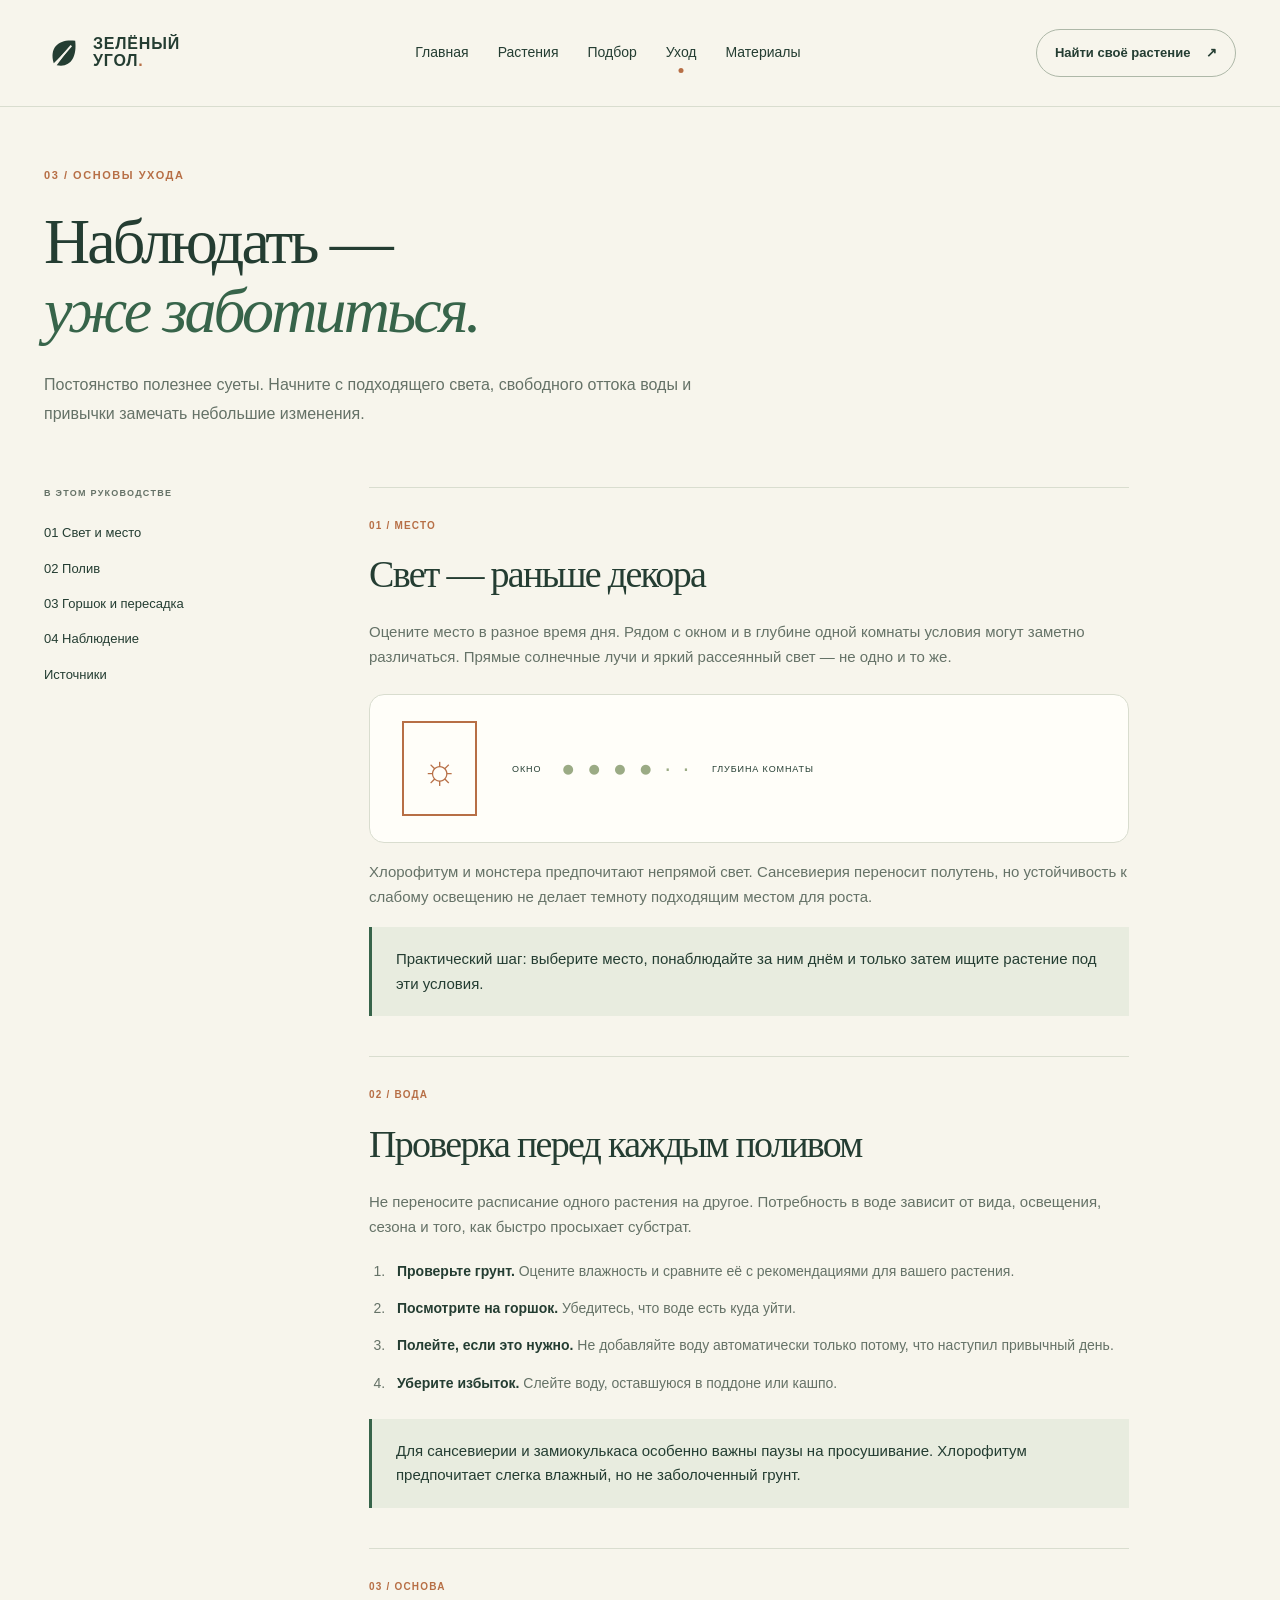
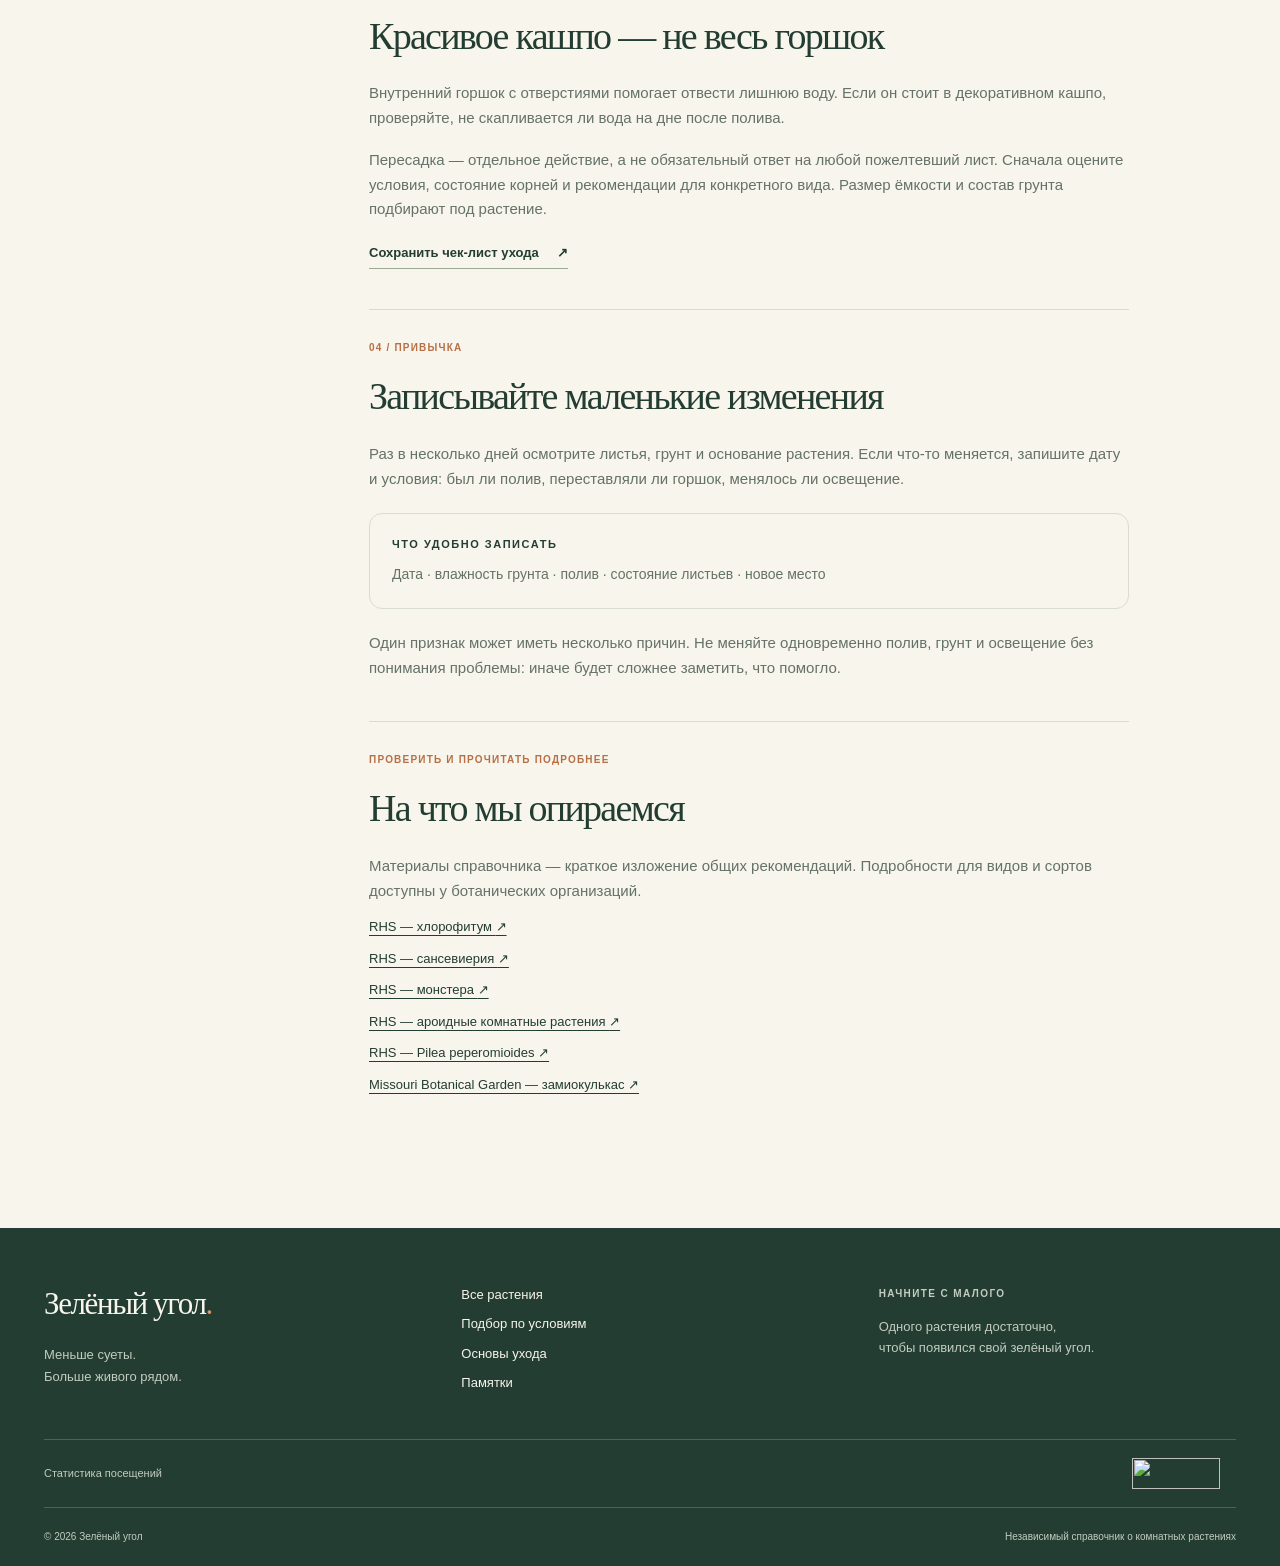
==== commit bb021f8a: "Connect Sber Ads counter and plant guide events" ====
--- a/care.html
+++ b/care.html
@@ -1,7 +1,38 @@
 <!doctype html>
 <html lang="ru"><head><meta charset="utf-8"><meta name="viewport" content="width=device-width,initial-scale=1"><meta name="theme-color" content="#243d32"><title>Основы ухода — Зелёный угол</title><meta name="description" content="Как выбрать место для растения, проверить необходимость полива и заметить изменения без сложных схем."><link rel="icon" href="assets/favicon.svg" type="image/svg+xml"><link rel="stylesheet" href="assets/styles.css"><script src="assets/app.js" defer></script></head>
-<body><a class="skip-link" href="#main">К содержанию</a><header class="site-header"><div class="shell header-inner"><a class="brand" href="index.html" aria-label="Зелёный угол — главная"><svg viewBox="0 0 40 40" aria-hidden="true"><path d="M10 30C5 13 16 5 32 7c2 17-5 28-19 25L28 12Z" fill="currentColor"/><path d="M8 35 28 12" stroke="#f7f5ec" stroke-width="2"/></svg><span>ЗЕЛЁНЫЙ<br>УГОЛ<span class="brand-dot">.</span></span></a><button class="menu-toggle" type="button" aria-expanded="false" aria-controls="site-nav">Меню <span aria-hidden="true">☰</span></button><nav id="site-nav" class="site-nav" aria-label="Основная навигация"><a href="index.html" >Главная</a><a href="catalog.html" >Растения</a><a href="selector.html" >Подбор</a><a href="care.html" aria-current="page">Уход</a><a href="materials.html" >Материалы</a></nav><a class="header-cta" href="selector.html">Найти своё растение <span aria-hidden="true">↗</span></a></div></header>
-<main id="main"><section class="page-intro shell"><div class="eyebrow">03 / ОСНОВЫ УХОДА</div><h1>Наблюдать —<br><em>уже заботиться.</em></h1><p class="lede">Постоянство полезнее суеты. Начните с подходящего света, свободного оттока воды и привычки замечать небольшие изменения.</p></section><section class="shell care-layout"><nav class="care-toc" aria-label="Разделы руководства"><span class="eyebrow">В ЭТОМ РУКОВОДСТВЕ</span><a href="#light">01 Свет и место</a><a href="#water">02 Полив</a><a href="#pot">03 Горшок и пересадка</a><a href="#observe">04 Наблюдение</a><a href="#sources">Источники</a></nav><div class="care-articles"><article id="light"><span class="article-number">01 / МЕСТО</span><h2>Свет — раньше декора</h2><p>Оцените место в разное время дня. Рядом с окном и в глубине одной комнаты условия могут заметно различаться. Прямые солнечные лучи и яркий рассеянный свет — не одно и то же.</p><div class="light-diagram" role="img" aria-label="Схема: у окна больше света, в глубине комнаты его меньше"><div class="window-shape" aria-hidden="true">☼</div><div><span>ОКНО</span><div class="light-dots" aria-hidden="true">● ● ● ● · ·</div><span>ГЛУБИНА КОМНАТЫ</span></div></div><p>Хлорофитум и монстера предпочитают непрямой свет. Сансевиерия переносит полутень, но устойчивость к слабому освещению не делает темноту подходящим местом для роста.</p><p class="article-takeaway">Практический шаг: выберите место, понаблюдайте за ним днём и только затем ищите растение под эти условия.</p></article><article id="water"><span class="article-number">02 / ВОДА</span><h2>Проверка перед каждым поливом</h2><p>Не переносите расписание одного растения на другое. Потребность в воде зависит от вида, освещения, сезона и того, как быстро просыхает субстрат.</p><ol class="care-steps"><li><strong>Проверьте грунт.</strong> Оцените влажность и сравните её с рекомендациями для вашего растения.</li><li><strong>Посмотрите на горшок.</strong> Убедитесь, что воде есть куда уйти.</li><li><strong>Полейте, если это нужно.</strong> Не добавляйте воду автоматически только потому, что наступил привычный день.</li><li><strong>Уберите избыток.</strong> Слейте воду, оставшуюся в поддоне или кашпо.</li></ol><p class="article-takeaway">Для сансевиерии и замиокулькаса особенно важны паузы на просушивание. Хлорофитум предпочитает слегка влажный, но не заболоченный грунт.</p></article><article id="pot"><span class="article-number">03 / ОСНОВА</span><h2>Красивое кашпо — не весь горшок</h2><p>Внутренний горшок с отверстиями помогает отвести лишнюю воду. Если он стоит в декоративном кашпо, проверяйте, не скапливается ли вода на дне после полива.</p><p>Пересадка — отдельное действие, а не обязательный ответ на любой пожелтевший лист. Сначала оцените условия, состояние корней и рекомендации для конкретного вида. Размер ёмкости и состав грунта подбирают под растение.</p><a class="text-link" href="materials.html">Сохранить чек-лист ухода <span aria-hidden="true">↗</span></a></article><article id="observe"><span class="article-number">04 / ПРИВЫЧКА</span><h2>Записывайте маленькие изменения</h2><p>Раз в несколько дней осмотрите листья, грунт и основание растения. Если что-то меняется, запишите дату и условия: был ли полив, переставляли ли горшок, менялось ли освещение.</p><div class="observation-card"><span class="eyebrow">ЧТО УДОБНО ЗАПИСАТЬ</span><p>Дата · влажность грунта · полив · состояние листьев · новое место</p></div><p>Один признак может иметь несколько причин. Не меняйте одновременно полив, грунт и освещение без понимания проблемы: иначе будет сложнее заметить, что помогло.</p></article><article id="sources" class="sources-block"><span class="article-number">ПРОВЕРИТЬ И ПРОЧИТАТЬ ПОДРОБНЕЕ</span><h2>На что мы опираемся</h2><p>Материалы справочника — краткое изложение общих рекомендаций. Подробности для видов и сортов доступны у ботанических организаций.</p><ul><li><a href="https://www.rhs.org.uk/plants/spider-plants/growing-guide" target="_blank" rel="noopener noreferrer">RHS — хлорофитум <span aria-hidden="true">↗</span></a></li><li><a href="https://www.rhs.org.uk/plants/sansevieria/growing-guide" target="_blank" rel="noopener noreferrer">RHS — сансевиерия <span aria-hidden="true">↗</span></a></li><li><a href="https://www.rhs.org.uk/plants/swiss-cheese-plants" target="_blank" rel="noopener noreferrer">RHS — монстера <span aria-hidden="true">↗</span></a></li><li><a href="https://www.rhs.org.uk/plants/types/houseplants/monsteras-and-more" target="_blank" rel="noopener noreferrer">RHS — ароидные комнатные растения <span aria-hidden="true">↗</span></a></li><li><a href="https://www.rhs.org.uk/plants/13015/pilea-peperomioides/details" target="_blank" rel="noopener noreferrer">RHS — Pilea peperomioides <span aria-hidden="true">↗</span></a></li><li><a href="https://www.missouribotanicalgarden.org/PlantFinder/PlantFinderDetails.aspx?isprofile=0&pt=8&taxonid=276468" target="_blank" rel="noopener noreferrer">Missouri Botanical Garden — замиокулькас <span aria-hidden="true">↗</span></a></li></ul></article></div></section></main><footer class="site-footer"><div class="shell footer-top"><div><a class="footer-brand" href="index.html">Зелёный угол<span>.</span></a><p>Меньше суеты.<br>Больше живого рядом.</p></div><div class="footer-links"><a href="catalog.html">Все растения</a><a href="selector.html">Подбор по условиям</a><a href="care.html">Основы ухода</a><a href="materials.html">Памятки</a></div><div class="footer-note"><span class="eyebrow">НАЧНИТЕ С МАЛОГО</span><p>Одного растения достаточно,<br>чтобы появился свой зелёный угол.</p></div></div><div class="shell footer-counter"><span>Статистика посещений</span><div class="liveinternet-counter"><!--LiveInternet counter--><a href="https://www.liveinternet.ru/click"
+<body>
+<!-- Top100 (Kraken) Counter -->
+<script>
+    (function (w, d, c) {
+    (w[c] = w[c] || []).push(function() {
+        var options = {
+            project: 7753263,
+        };
+        try {
+            w.top100Counter = new top100(options);
+            w.dispatchEvent(new Event("green-corner:sber-ready"));
+        } catch(e) { }
+    });
+    var n = d.getElementsByTagName("script")[0],
+    s = d.createElement("script"),
+    f = function () { n.parentNode.insertBefore(s, n); };
+    s.type = "text/javascript";
+    s.async = true;
+    s.src =
+    (d.location.protocol == "https:" ? "https:" : "http:") +
+    "//st.top100.ru/top100/top100.js";
+
+    if (w.opera == "[object Opera]") {
+    d.addEventListener("DOMContentLoaded", f, false);
+} else { f(); }
+})(window, document, "_top100q");
+</script>
+<noscript>
+  <img src="//counter.rambler.ru/top100.cnt?pid=7753263" alt="Топ-100" />
+</noscript>
+<!-- END Top100 (Kraken) Counter -->
+<a class="skip-link" href="#main">К содержанию</a><header class="site-header"><div class="shell header-inner"><a class="brand" href="index.html" aria-label="Зелёный угол — главная"><svg viewBox="0 0 40 40" aria-hidden="true"><path d="M10 30C5 13 16 5 32 7c2 17-5 28-19 25L28 12Z" fill="currentColor"/><path d="M8 35 28 12" stroke="#f7f5ec" stroke-width="2"/></svg><span>ЗЕЛЁНЫЙ<br>УГОЛ<span class="brand-dot">.</span></span></a><button class="menu-toggle" type="button" aria-expanded="false" aria-controls="site-nav">Меню <span aria-hidden="true">☰</span></button><nav id="site-nav" class="site-nav" aria-label="Основная навигация"><a href="index.html" >Главная</a><a href="catalog.html" >Растения</a><a href="selector.html" >Подбор</a><a href="care.html" aria-current="page">Уход</a><a href="materials.html" >Материалы</a></nav><a class="header-cta" href="selector.html">Найти своё растение <span aria-hidden="true">↗</span></a></div></header>
+<main id="main"><section class="page-intro shell"><div class="eyebrow">03 / ОСНОВЫ УХОДА</div><h1>Наблюдать —<br><em>уже заботиться.</em></h1><p class="lede">Постоянство полезнее суеты. Начните с подходящего света, свободного оттока воды и привычки замечать небольшие изменения.</p></section><section class="shell care-layout"><nav class="care-toc" aria-label="Разделы руководства"><span class="eyebrow">В ЭТОМ РУКОВОДСТВЕ</span><a href="#light">01 Свет и место</a><a href="#water">02 Полив</a><a href="#pot">03 Горшок и пересадка</a><a href="#observe">04 Наблюдение</a><a href="#sources">Источники</a></nav><div class="care-articles"><article id="light"><span class="article-number">01 / МЕСТО</span><h2>Свет — раньше декора</h2><p>Оцените место в разное время дня. Рядом с окном и в глубине одной комнаты условия могут заметно различаться. Прямые солнечные лучи и яркий рассеянный свет — не одно и то же.</p><div class="light-diagram" role="img" aria-label="Схема: у окна больше света, в глубине комнаты его меньше"><div class="window-shape" aria-hidden="true">☼</div><div><span>ОКНО</span><div class="light-dots" aria-hidden="true">● ● ● ● · ·</div><span>ГЛУБИНА КОМНАТЫ</span></div></div><p>Хлорофитум и монстера предпочитают непрямой свет. Сансевиерия переносит полутень, но устойчивость к слабому освещению не делает темноту подходящим местом для роста.</p><p class="article-takeaway">Практический шаг: выберите место, понаблюдайте за ним днём и только затем ищите растение под эти условия.</p></article><article id="water"><span class="article-number">02 / ВОДА</span><h2>Проверка перед каждым поливом</h2><p>Не переносите расписание одного растения на другое. Потребность в воде зависит от вида, освещения, сезона и того, как быстро просыхает субстрат.</p><ol class="care-steps"><li><strong>Проверьте грунт.</strong> Оцените влажность и сравните её с рекомендациями для вашего растения.</li><li><strong>Посмотрите на горшок.</strong> Убедитесь, что воде есть куда уйти.</li><li><strong>Полейте, если это нужно.</strong> Не добавляйте воду автоматически только потому, что наступил привычный день.</li><li><strong>Уберите избыток.</strong> Слейте воду, оставшуюся в поддоне или кашпо.</li></ol><p class="article-takeaway">Для сансевиерии и замиокулькаса особенно важны паузы на просушивание. Хлорофитум предпочитает слегка влажный, но не заболоченный грунт.</p></article><article id="pot"><span class="article-number">03 / ОСНОВА</span><h2>Красивое кашпо — не весь горшок</h2><p>Внутренний горшок с отверстиями помогает отвести лишнюю воду. Если он стоит в декоративном кашпо, проверяйте, не скапливается ли вода на дне после полива.</p><p>Пересадка — отдельное действие, а не обязательный ответ на любой пожелтевший лист. Сначала оцените условия, состояние корней и рекомендации для конкретного вида. Размер ёмкости и состав грунта подбирают под растение.</p><a class="text-link" href="materials.html">Сохранить чек-лист ухода <span aria-hidden="true">↗</span></a></article><article id="observe"><span class="article-number">04 / ПРИВЫЧКА</span><h2>Записывайте маленькие изменения</h2><p>Раз в несколько дней осмотрите листья, грунт и основание растения. Если что-то меняется, запишите дату и условия: был ли полив, переставляли ли горшок, менялось ли освещение.</p><div class="observation-card"><span class="eyebrow">ЧТО УДОБНО ЗАПИСАТЬ</span><p>Дата · влажность грунта · полив · состояние листьев · новое место</p></div><p>Один признак может иметь несколько причин. Не меняйте одновременно полив, грунт и освещение без понимания проблемы: иначе будет сложнее заметить, что помогло.</p></article><article id="sources" class="sources-block"><span class="article-number">ПРОВЕРИТЬ И ПРОЧИТАТЬ ПОДРОБНЕЕ</span><h2>На что мы опираемся</h2><p>Материалы справочника — краткое изложение общих рекомендаций. Подробности для видов и сортов доступны у ботанических организаций.</p><ul><li><a href="https://www.rhs.org.uk/plants/spider-plants/growing-guide" target="_blank" rel="noopener noreferrer">RHS — хлорофитум <span aria-hidden="true">↗</span></a></li><li><a href="https://www.rhs.org.uk/plants/sansevieria/growing-guide" target="_blank" rel="noopener noreferrer">RHS — сансевиерия <span aria-hidden="true">↗</span></a></li><li><a href="https://www.rhs.org.uk/plants/swiss-cheese-plants" target="_blank" rel="noopener noreferrer">RHS — монстера <span aria-hidden="true">↗</span></a></li><li><a href="https://www.rhs.org.uk/plants/types/houseplants/monsteras-and-more" target="_blank" rel="noopener noreferrer">RHS — ароидные комнатные растения <span aria-hidden="true">↗</span></a></li><li><a href="https://www.rhs.org.uk/plants/13015/pilea-peperomioides/details" target="_blank" rel="noopener noreferrer">RHS — Pilea peperomioides <span aria-hidden="true">↗</span></a></li><li><a href="https://www.missouribotanicalgarden.org/PlantFinder/PlantFinderDetails.aspx?isprofile=0&pt=8&taxonid=276468" target="_blank" rel="noopener noreferrer">Missouri Botanical Garden — замиокулькас <span aria-hidden="true">↗</span></a></li></ul></article></div></section></main><footer class="site-footer"><div class="shell footer-top"><div><a class="footer-brand" href="index.html">Зелёный угол<span>.</span></a><p>Меньше суеты.<br>Больше живого рядом.</p></div><div class="footer-links"><a href="catalog.html">Все растения</a><a href="selector.html">Подбор по условиям</a><a href="care.html">Основы ухода</a><a href="materials.html">Памятки</a></div><div class="footer-note"><span class="eyebrow">НАЧНИТЕ С МАЛОГО</span><p>Одного растения достаточно,<br>чтобы появился свой зелёный угол.</p></div></div><div class="shell footer-counter"><span>Статистика посещений</span><div class="footer-counters"><div class="liveinternet-counter"><!--LiveInternet counter--><a href="https://www.liveinternet.ru/click"
 target="_blank"><img id="licnt6191" width="88" height="31" style="border:0" 
 title="LiveInternet: показано число просмотров за 24 часа, посетителей за 24 часа и за сегодня"
 src="[data-uri]"
@@ -10,4 +41,4 @@
 ((typeof(s)=="undefined")?"":";s"+s.width+"*"+s.height+"*"+
 (s.colorDepth?s.colorDepth:s.pixelDepth))+";u"+escape(d.URL)+
 ";h"+escape(d.title.substring(0,150))+";"+Math.random()})
-(document,screen)</script><!--/LiveInternet--></div></div><div class="shell footer-bottom"><span>© 2026 Зелёный угол</span><span>Независимый справочник о комнатных растениях</span></div></footer></body></html>
+(document,screen)</script><!--/LiveInternet--></div><div id="top100_widget" class="sber-counter" aria-label="Статистика Sber Ads"></div></div></div><div class="shell footer-bottom"><span>© 2026 Зелёный угол</span><span>Независимый справочник о комнатных растениях</span></div></footer></body></html>
--- a/assets/styles.css
+++ b/assets/styles.css
@@ -6,3 +6,5 @@
 @media(prefers-reduced-motion:reduce){html{scroll-behavior:auto}*,*:before,*:after{transition:none!important;animation:none!important}}
 
 .footer-counter{display:flex;align-items:center;justify-content:space-between;gap:20px;padding-block:18px;border-top:1px solid #506253;color:#c2ccbf;font-size:11px}.liveinternet-counter{width:88px;min-height:31px;flex-shrink:0}.liveinternet-counter img{display:block;width:88px;height:31px}
+
+.footer-counter{flex-wrap:wrap}.footer-counters{display:flex;align-items:center;gap:16px;flex-wrap:wrap}.sber-counter{min-height:31px;display:flex;align-items:center}.sber-counter img{max-width:120px;height:auto}
